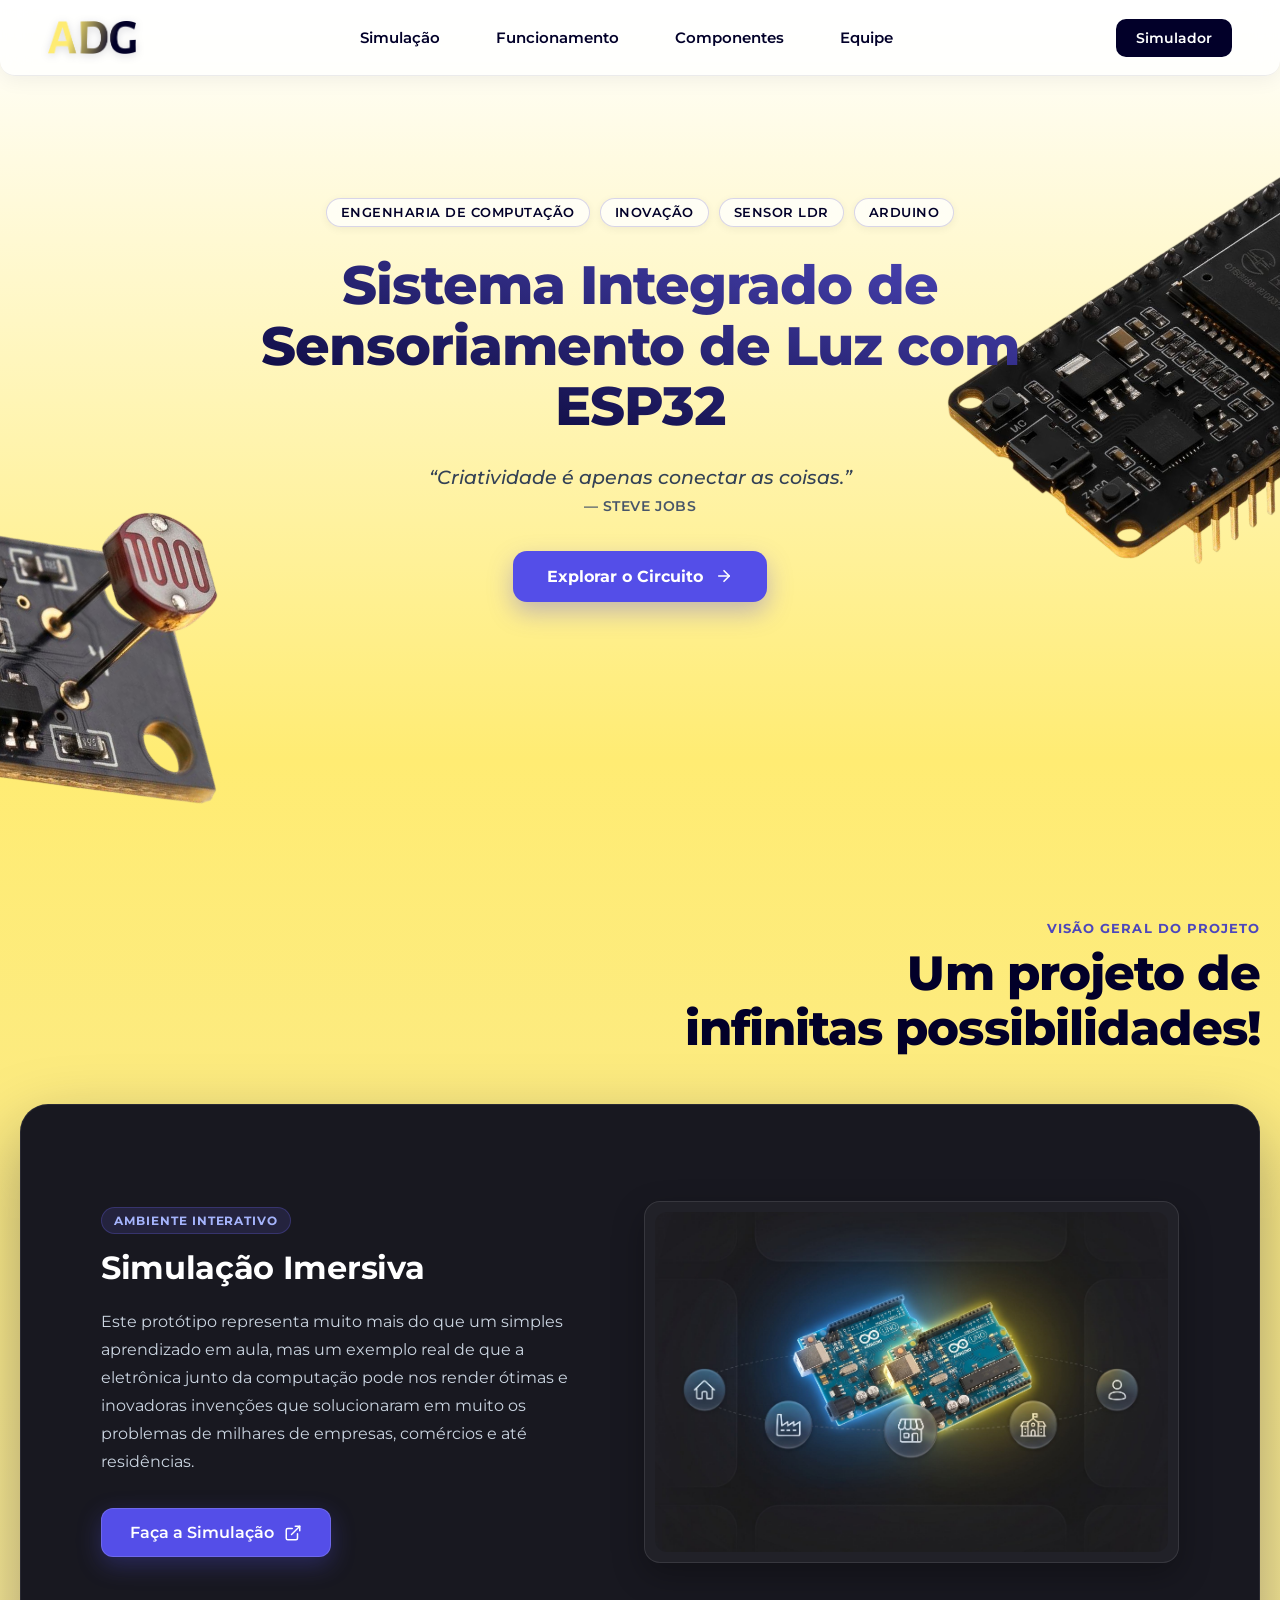
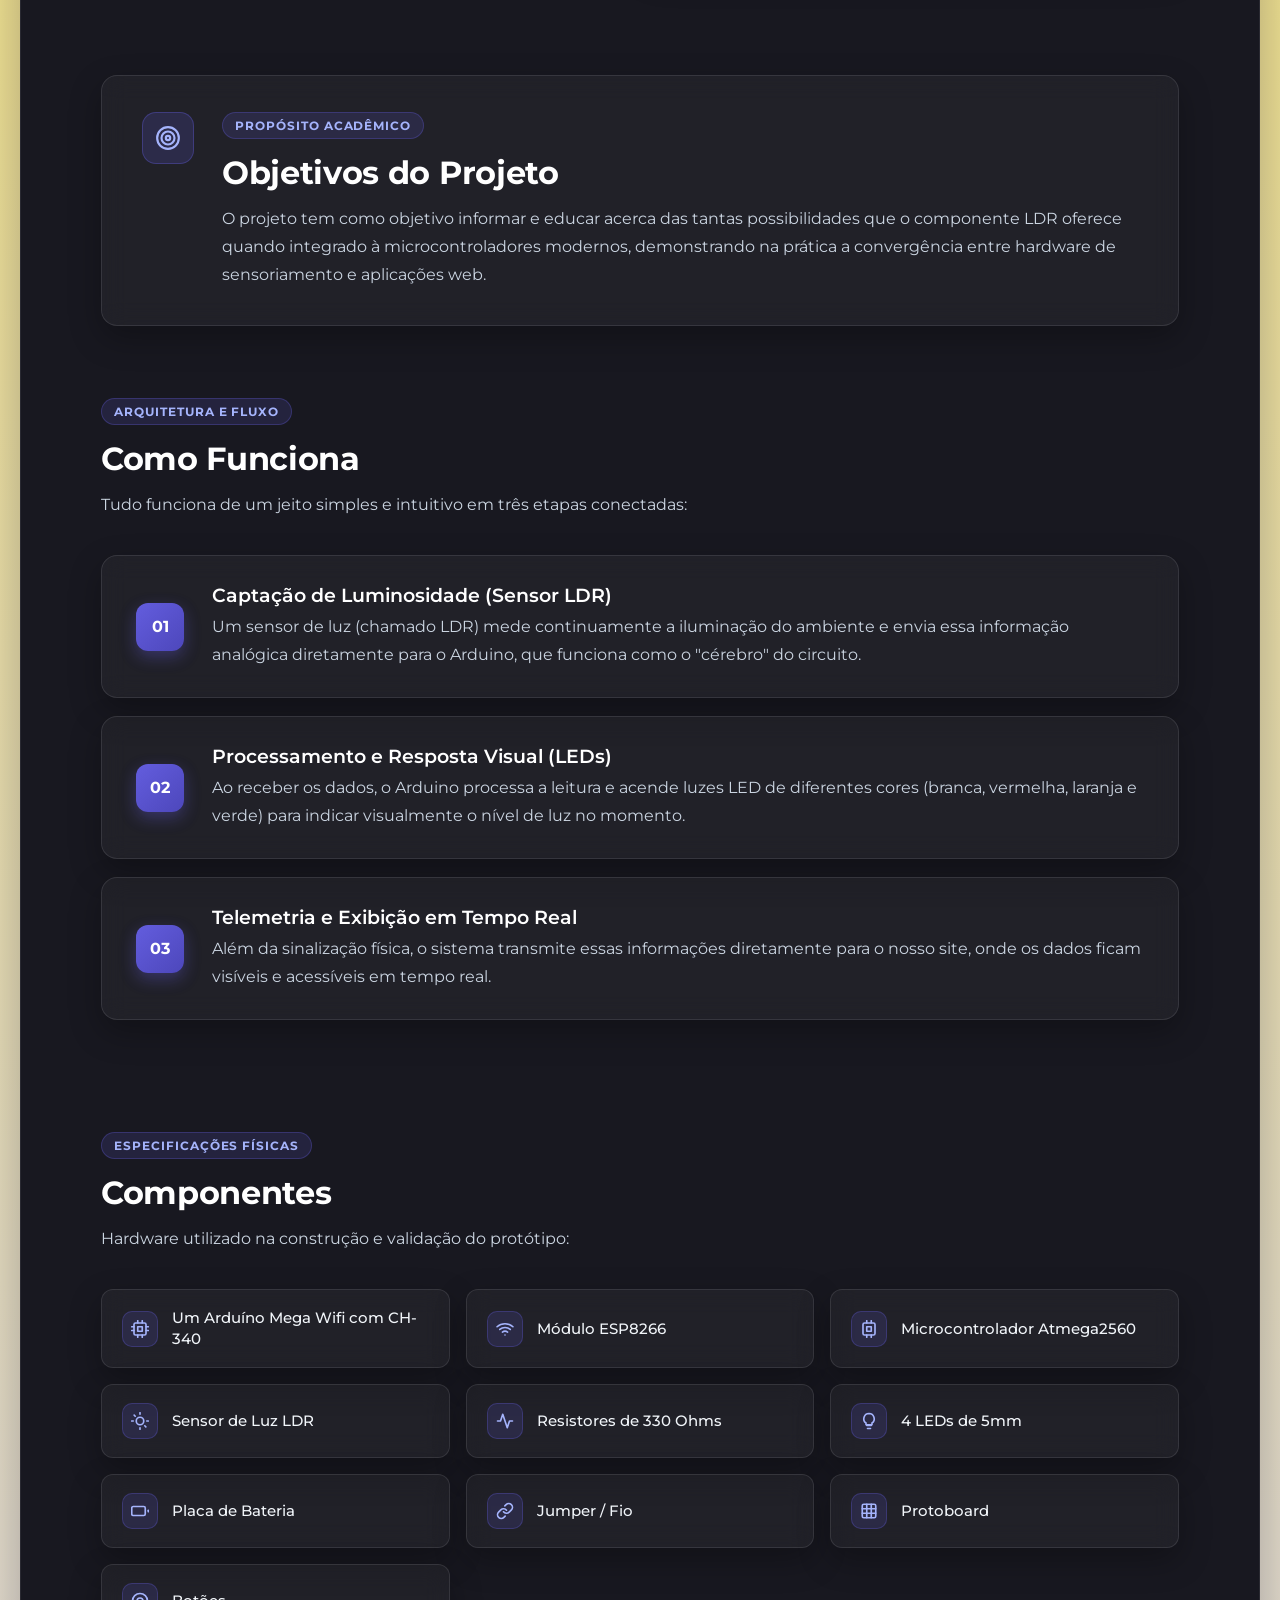
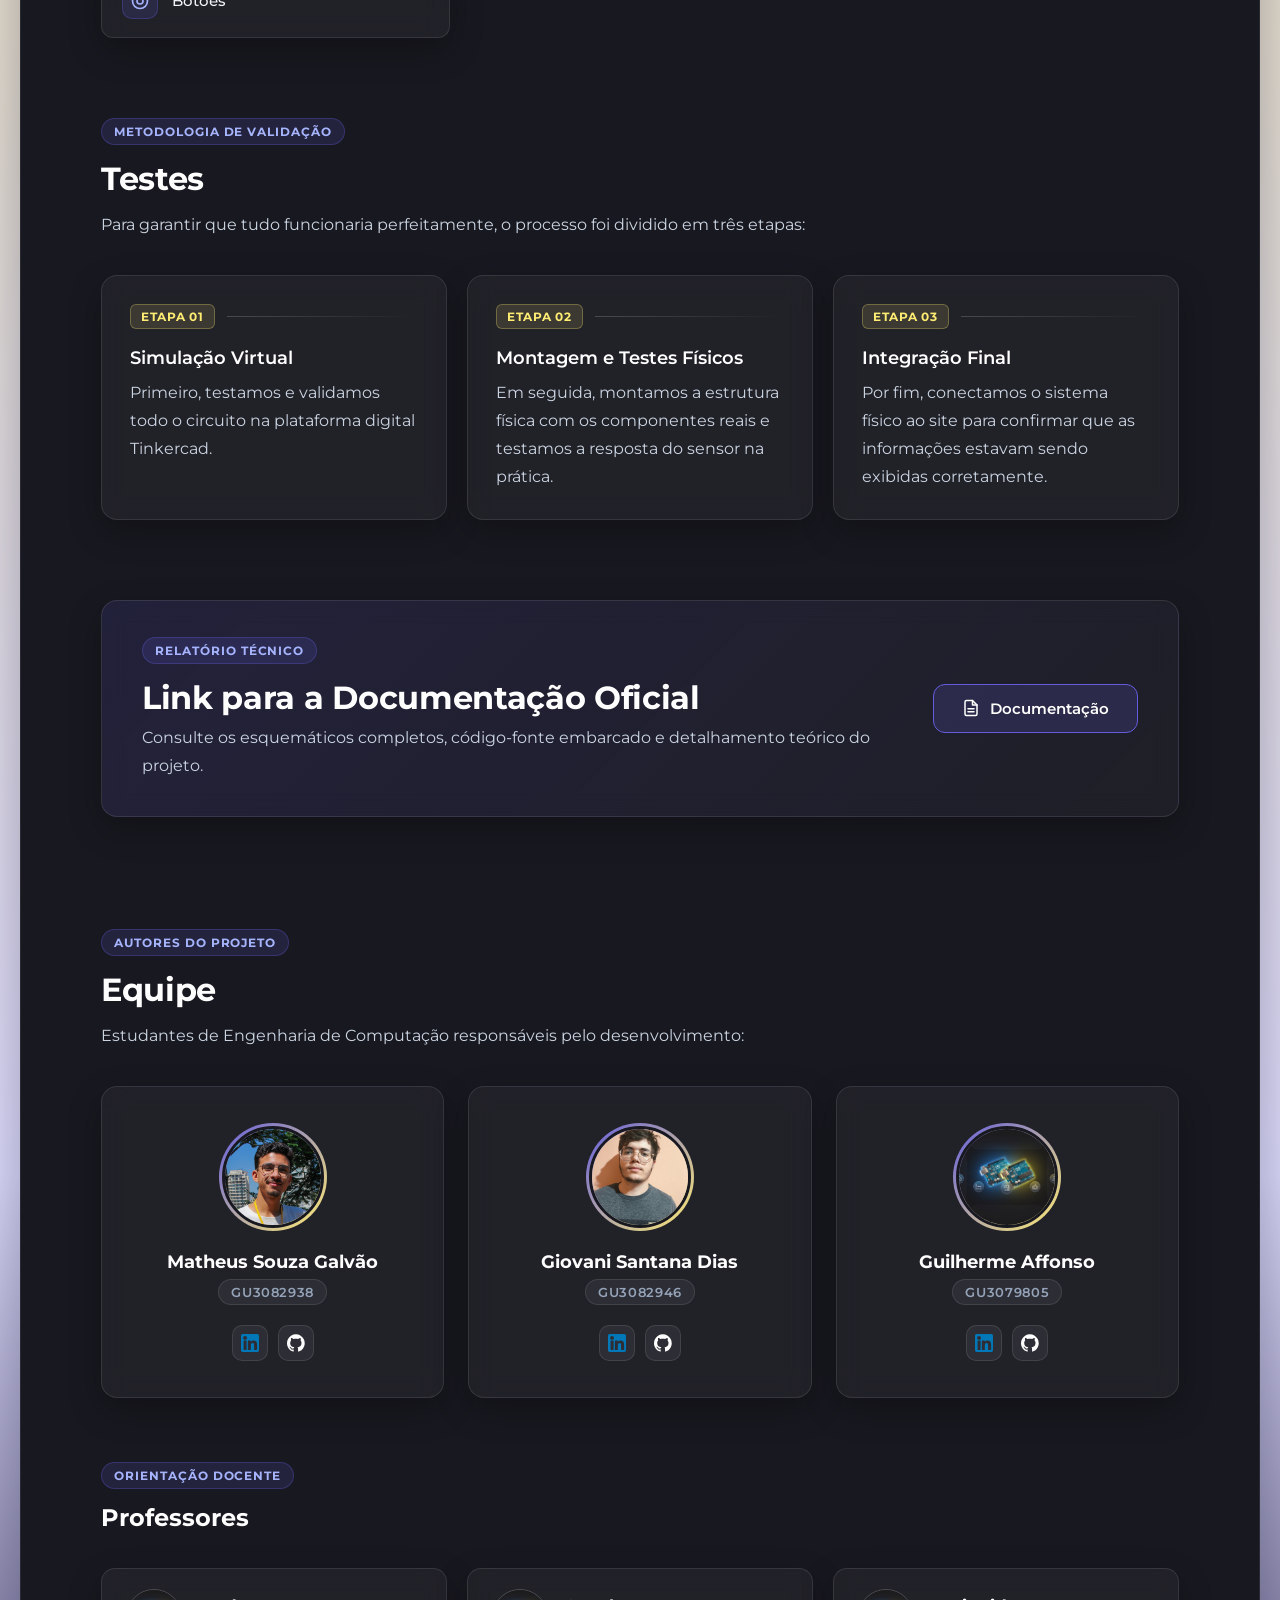
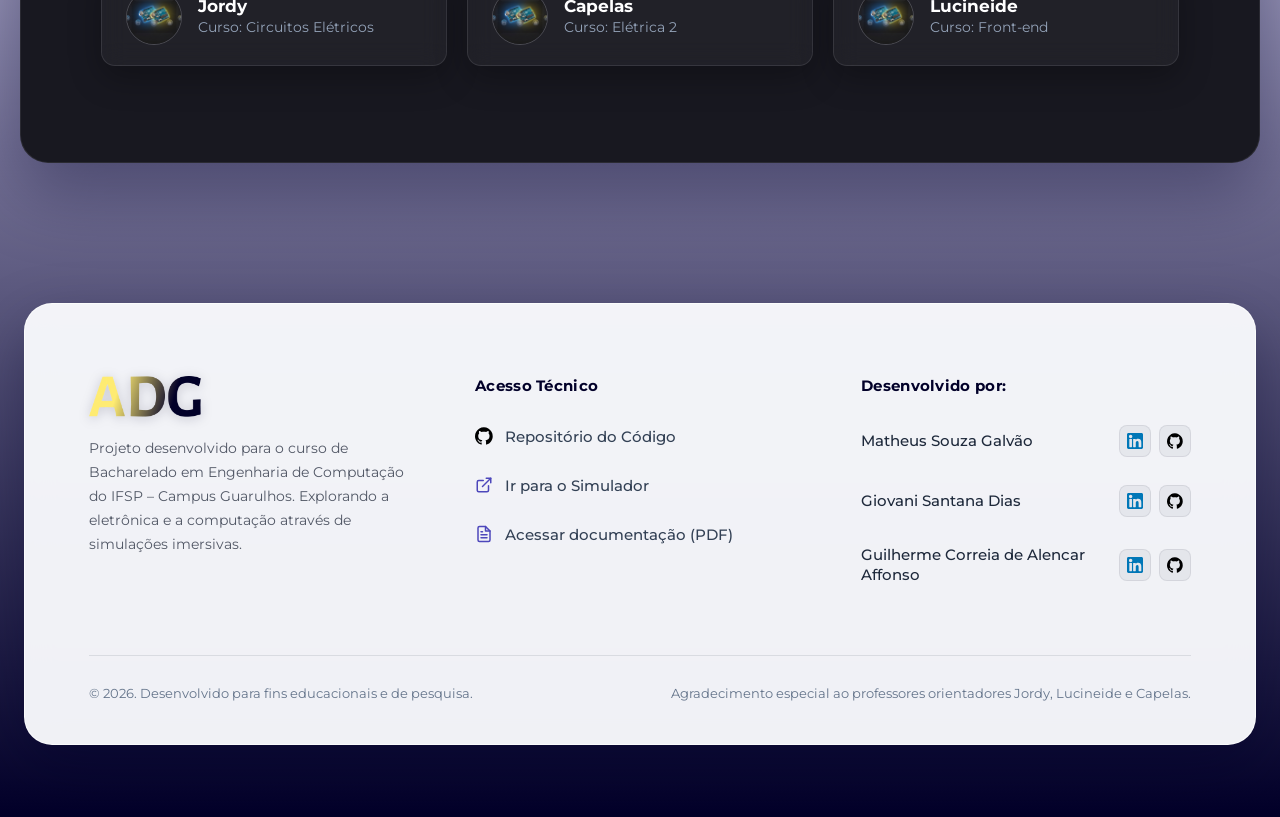
==== index.html @ 2ca1c7c0 "Atualização no visual e funções extras" ====
<!DOCTYPE html>
<html lang="pt-BR">
<head>
    <meta charset="UTF-8">
    <meta name="viewport" content="width=device-width, initial-scale=1.0">
    <link rel="stylesheet" href="style.css">
    <title>Projeto Integrador - Engenharia de Computação & Arduino</title>
</head>
<body>
    <!-- NAVBAR FIXA -->
    <header class="navbar">
        <div class="navbar-container">
            <a href="#" class="navbar-brand" aria-label="Início">
                <img src="img/logo.png" alt="Logo ADG" class="logo">
            </a>

            <nav class="navbar-links" aria-label="Navegação Principal">
                <a href="#simulacao">Simulação</a>
                <a href="#funcionamento">Funcionamento</a>
                <a href="#componentes">Componentes</a>
                <a href="#equipe">Equipe</a>
            </nav>

            <a href="unificado.html" class="navbar-cta">Simulador</a>
        </div>
    </header>

    <!-- 1. HERO SECTION  -->
    <section class="hero-section">
        <div class="hero-content">
            <div class="hero-badges">
                <span class="badge">Engenharia de Computação</span>
                <span class="badge">Inovação</span>
                <span class="badge">Sensor LDR</span>
                <span class="badge">Arduino</span>
            </div>

            <h1>Sistema Integrado de Sensoriamento de Luz com ESP32</h1>

            <blockquote class="hero-quote">
                <p>“Criatividade é apenas conectar as coisas.”</p>
                <cite>— Steve Jobs</cite>
            </blockquote>

            <div class="hero-actions">
                <a href="#simulacao" class="btn-primary">
                    <span>Explorar o Circuito</span>
                    <svg class="btn-icon" viewBox="0 0 24 24" fill="none" stroke="currentColor" stroke-width="2.2" stroke-linecap="round" stroke-linejoin="round" aria-hidden="true">
                        <line x1="5" y1="12" x2="19" y2="12"></line>
                        <polyline points="12 5 19 12 12 19"></polyline>
                    </svg>
                </a>
            </div>
        </div>

        <img src="img/ldr.png" alt="Sensor LDR" class="hero-img-ldr">
        <img src="img/arduino.png" alt="Placa Arduino" class="hero-img-arduino">
    </section>

    <!--  CONTEÚDO PRINCIPAL  -->
    <section class="content-section">
        <div class="content-header-wrap">
            <span class="section-eyebrow">Visão Geral do Projeto</span>
            <h2 class="section-main-title">Um projeto de<br>infinitas possibilidades!</h2>
        </div>

        <div class="content-container">

            <!-- 2. SEÇÃO: SIMULAÇÃO IMERSIVA -->
            <section id="simulacao" class="section-block simulation-section">
                <div class="simulation-grid">
                    <div class="simulation-text">
                        <span class="block-tag">Ambiente Interativo</span>
                        <h2>Simulação Imersiva</h2>
                        <p>
                            Este protótipo representa muito mais do que um simples aprendizado em aula, mas um exemplo real de que a eletrônica junto da computação pode nos render ótimas e inovadoras invenções que solucionaram em muito os problemas de milhares de empresas, comércios e até residências.
                        </p>
                        <a href="unificado.html" class="btn-simulation">
                            <span>Faça a Simulação</span>
                            <svg class="btn-icon" viewBox="0 0 24 24" fill="none" stroke="currentColor" stroke-width="2" stroke-linecap="round" stroke-linejoin="round" aria-hidden="true">
                                <path d="M18 13v6a2 2 0 0 1-2 2H5a2 2 0 0 1-2-2V8a2 2 0 0 1 2-2h6"/>
                                <polyline points="15 3 21 3 21 9"/>
                                <line x1="10" y1="14" x2="21" y2="3"/>
                            </svg>
                        </a>
                    </div>

                    <div class="simulation-media-card">
                        <!-- Container pronto para imagem ou vídeo mudo sem controles (autoplay loop muted playsinline) -->
                        <img src="img/simulacao.png" alt="Simulação imersiva com placas Arduino">
                    </div>
                </div>
            </section>

            <!-- 3. SEÇÃO: OBJETIVOS E COMO FUNCIONA -->
            <section id="funcionamento" class="section-block workings-section">
                <!-- Objetivos do Projeto -->
                <div class="objectives-card glass-card">
                    <div class="objectives-icon">
                        <svg viewBox="0 0 24 24" fill="none" stroke="currentColor" stroke-width="2" stroke-linecap="round" stroke-linejoin="round" aria-hidden="true">
                            <circle cx="12" cy="12" r="10"/>
                            <circle cx="12" cy="12" r="6"/>
                            <circle cx="12" cy="12" r="2"/>
                        </svg>
                    </div>
                    <div class="objectives-content">
                        <span class="block-tag">Propósito Acadêmico</span>
                        <h2>Objetivos do Projeto</h2>
                        <p>
                            O projeto tem como objetivo informar e educar acerca das tantas possibilidades que o componente LDR oferece quando integrado à microcontroladores modernos, demonstrando na prática a convergência entre hardware de sensoriamento e aplicações web.
                        </p>
                    </div>
                </div>

                <!-- Como Funciona (Passos 1, 2, 3 em Cards Horizontais) -->
                <div class="how-it-works">
                    <div class="section-heading-group">
                        <span class="block-tag">Arquitetura e Fluxo</span>
                        <h2>Como Funciona</h2>
                        <p class="section-subtitle">Tudo funciona de um jeito simples e intuitivo em três etapas conectadas:</p>
                    </div>

                    <div class="steps-list">
                        <div class="step-card glass-card">
                            <div class="step-number">01</div>
                            <div class="step-body">
                                <h3>Captação de Luminosidade (Sensor LDR)</h3>
                                <p>Um sensor de luz (chamado LDR) mede continuamente a iluminação do ambiente e envia essa informação analógica diretamente para o Arduino, que funciona como o "cérebro" do circuito.</p>
                            </div>
                        </div>

                        <div class="step-card glass-card">
                            <div class="step-number">02</div>
                            <div class="step-body">
                                <h3>Processamento e Resposta Visual (LEDs)</h3>
                                <p>Ao receber os dados, o Arduino processa a leitura e acende luzes LED de diferentes cores (branca, vermelha, laranja e verde) para indicar visualmente o nível de luz no momento.</p>
                            </div>
                        </div>

                        <div class="step-card glass-card">
                            <div class="step-number">03</div>
                            <div class="step-body">
                                <h3>Telemetria e Exibição em Tempo Real</h3>
                                <p>Além da sinalização física, o sistema transmite essas informações diretamente para o nosso site, onde os dados ficam visíveis e acessíveis em tempo real.</p>
                            </div>
                        </div>
                    </div>
                </div>
            </section>

            <!-- 4. SEÇÃO: COMPONENTES E TESTES -->
            <section id="componentes" class="section-block hardware-section">
                <!-- Grid de Componentes -->
                <div class="components-block">
                    <div class="section-heading-group">
                        <span class="block-tag">Especificações Físicas</span>
                        <h2>Componentes</h2>
                        <p class="section-subtitle">Hardware utilizado na construção e validação do protótipo:</p>
                    </div>

                    <div class="components-grid">
                        <div class="component-card glass-card">
                            <span class="component-check" aria-hidden="true">
                                <svg viewBox="0 0 24 24" fill="none" stroke="currentColor" stroke-width="2.2" stroke-linecap="round" stroke-linejoin="round"><rect x="4" y="4" width="16" height="16" rx="2"/><rect x="9" y="9" width="6" height="6"/><line x1="9" y1="1" x2="9" y2="4"/><line x1="15" y1="1" x2="15" y2="4"/><line x1="9" y1="20" x2="9" y2="23"/><line x1="15" y1="20" x2="15" y2="23"/><line x1="20" y1="9" x2="23" y2="9"/><line x1="20" y1="14" x2="23" y2="14"/><line x1="1" y1="9" x2="4" y2="9"/><line x1="1" y1="14" x2="4" y2="14"/></svg>
                            </span>
                            <span class="component-name">Um Arduíno Mega Wifi com CH-340</span>
                        </div>

                        <div class="component-card glass-card">
                            <span class="component-check" aria-hidden="true">
                                <svg viewBox="0 0 24 24" fill="none" stroke="currentColor" stroke-width="2.2" stroke-linecap="round" stroke-linejoin="round"><path d="M5 12.55a11 11 0 0 1 14.08 0"/><path d="M1.42 9a16 16 0 0 1 21.16 0"/><path d="M8.53 16.11a6 6 0 0 1 6.95 0"/><line x1="12" y1="20" x2="12.01" y2="20"/></svg>
                            </span>
                            <span class="component-name">Módulo ESP8266</span>
                        </div>

                        <div class="component-card glass-card">
                            <span class="component-check" aria-hidden="true">
                                <svg viewBox="0 0 24 24" fill="none" stroke="currentColor" stroke-width="2.2" stroke-linecap="round" stroke-linejoin="round"><rect x="4" y="4" width="16" height="16" rx="2"/><rect x="9" y="9" width="6" height="6"/><line x1="9" y1="1" x2="9" y2="4"/><line x1="15" y1="1" x2="15" y2="4"/><line x1="9" y1="20" x2="9" y2="23"/><line x1="15" y1="20" x2="15" y2="23"/></svg>
                            </span>
                            <span class="component-name">Microcontrolador Atmega2560</span>
                        </div>

                        <div class="component-card glass-card">
                            <span class="component-check" aria-hidden="true">
                                <svg viewBox="0 0 24 24" fill="none" stroke="currentColor" stroke-width="2.2" stroke-linecap="round" stroke-linejoin="round"><circle cx="12" cy="12" r="5"/><line x1="12" y1="1" x2="12" y2="3"/><line x1="12" y1="21" x2="12" y2="23"/><line x1="4.22" y1="4.22" x2="5.64" y2="5.64"/><line x1="18.36" y1="18.36" x2="19.78" y2="19.78"/><line x1="1" y1="12" x2="3" y2="12"/><line x1="21" y1="12" x2="23" y2="12"/></svg>
                            </span>
                            <span class="component-name">Sensor de Luz LDR</span>
                        </div>

                        <div class="component-card glass-card">
                            <span class="component-check" aria-hidden="true">
                                <svg viewBox="0 0 24 24" fill="none" stroke="currentColor" stroke-width="2.2" stroke-linecap="round" stroke-linejoin="round"><polyline points="22 12 18 12 15 21 9 3 6 12 2 12"/></svg>
                            </span>
                            <span class="component-name">Resistores de 330 Ohms</span>
                        </div>

                        <div class="component-card glass-card">
                            <span class="component-check" aria-hidden="true">
                                <svg viewBox="0 0 24 24" fill="none" stroke="currentColor" stroke-width="2.2" stroke-linecap="round" stroke-linejoin="round"><path d="M9 18h6"/><path d="M10 22h4"/><path d="M12 2a7 7 0 0 0-4 12.7V17h8v-2.3A7 7 0 0 0 12 2z"/></svg>
                            </span>
                            <span class="component-name">4 LEDs de 5mm</span>
                        </div>

                        <div class="component-card glass-card">
                            <span class="component-check" aria-hidden="true">
                                <svg viewBox="0 0 24 24" fill="none" stroke="currentColor" stroke-width="2.2" stroke-linecap="round" stroke-linejoin="round"><rect x="1" y="6" width="18" height="12" rx="2"/><line x1="23" y1="13" x2="23" y2="11"/></svg>
                            </span>
                            <span class="component-name">Placa de Bateria</span>
                        </div>

                        <div class="component-card glass-card">
                            <span class="component-check" aria-hidden="true">
                                <svg viewBox="0 0 24 24" fill="none" stroke="currentColor" stroke-width="2.2" stroke-linecap="round" stroke-linejoin="round"><path d="M10 13a5 5 0 0 0 7.54.54l3-3a5 5 0 0 0-7.07-7.07l-1.72 1.71"/><path d="M14 11a5 5 0 0 0-7.54-.54l-3 3a5 5 0 0 0 7.07 7.07l1.71-1.71"/></svg>
                            </span>
                            <span class="component-name">Jumper / Fio</span>
                        </div>

                        <div class="component-card glass-card">
                            <span class="component-check" aria-hidden="true">
                                <svg viewBox="0 0 24 24" fill="none" stroke="currentColor" stroke-width="2.2" stroke-linecap="round" stroke-linejoin="round"><rect x="3" y="3" width="18" height="18" rx="2"/><line x1="3" y1="9" x2="21" y2="9"/><line x1="3" y1="15" x2="21" y2="15"/><line x1="9" y1="3" x2="9" y2="21"/><line x1="15" y1="3" x2="15" y2="21"/></svg>
                            </span>
                            <span class="component-name">Protoboard</span>
                        </div>

                        <div class="component-card glass-card">
                            <span class="component-check" aria-hidden="true">
                                <svg viewBox="0 0 24 24" fill="none" stroke="currentColor" stroke-width="2.2" stroke-linecap="round" stroke-linejoin="round"><circle cx="12" cy="12" r="10"/><circle cx="12" cy="12" r="4"/></svg>
                            </span>
                            <span class="component-name">Botões</span>
                        </div>
                    </div>
                </div>

                <!-- Testes em Formato de Timeline / Sequência -->
                <div class="tests-block">
                    <div class="section-heading-group">
                        <span class="block-tag">Metodologia de Validação</span>
                        <h2>Testes</h2>
                        <p class="section-subtitle">Para garantir que tudo funcionaria perfeitamente, o processo foi dividido em três etapas:</p>
                    </div>

                    <div class="timeline-grid">
                        <div class="timeline-card glass-card">
                            <div class="timeline-header">
                                <span class="timeline-step">Etapa 01</span>
                                <span class="timeline-line" aria-hidden="true"></span>
                            </div>
                            <h3>Simulação Virtual</h3>
                            <p>Primeiro, testamos e validamos todo o circuito na plataforma digital Tinkercad.</p>
                        </div>

                        <div class="timeline-card glass-card">
                            <div class="timeline-header">
                                <span class="timeline-step">Etapa 02</span>
                                <span class="timeline-line" aria-hidden="true"></span>
                            </div>
                            <h3>Montagem e Testes Físicos</h3>
                            <p>Em seguida, montamos a estrutura física com os componentes reais e testamos a resposta do sensor na prática.</p>
                        </div>

                        <div class="timeline-card glass-card">
                            <div class="timeline-header">
                                <span class="timeline-step">Etapa 03</span>
                                <span class="timeline-line" aria-hidden="true"></span>
                            </div>
                            <h3>Integração Final</h3>
                            <p>Por fim, conectamos o sistema físico ao site para confirmar que as informações estavam sendo exibidas corretamente.</p>
                        </div>
                    </div>
                </div>

                <!-- Documentação Oficial Callout -->
                <div class="documentation-card glass-card">
                    <div class="documentation-text">
                        <span class="block-tag">Relatório Técnico</span>
                        <h2>Link para a Documentação Oficial</h2>
                        <p>Consulte os esquemáticos completos, código-fonte embarcado e detalhamento teórico do projeto.</p>
                    </div>
                    <a href="#" target="_blank" rel="noopener noreferrer" class="btn-outline">
                        <svg class="btn-icon" viewBox="0 0 24 24" fill="none" stroke="currentColor" stroke-width="2" stroke-linecap="round" stroke-linejoin="round" aria-hidden="true">
                            <path d="M14 2H6a2 2 0 0 0-2 2v16a2 2 0 0 0 2 2h12a2 2 0 0 0 2-2V8z"/>
                            <polyline points="14 2 14 8 20 8"/>
                            <line x1="16" y1="13" x2="8" y2="13"/>
                            <line x1="16" y1="17" x2="8" y2="17"/>
                        </svg>
                        <span>Documentação</span>
                    </a>
                </div>
            </section>

            <!-- 5. SEÇÃO: EQUIPE E PROFESSORES -->
            <section id="equipe" class="section-block team-section">
                <div class="team-block">
                    <div class="section-heading-group">
                        <span class="block-tag">Autores do Projeto</span>
                        <h2>Equipe</h2>
                        <p class="section-subtitle">Estudantes de Engenharia de Computação responsáveis pelo desenvolvimento:</p>
                    </div>

                    <div class="profile-grid">
                        <!-- Matheus -->
                        <article class="profile-card glass-card">
                            <div class="profile-avatar-wrap">
                                <img src="img/matheus.jpg" alt="Foto de Matheus Souza Galvão" class="profile-avatar">
                            </div>
                            <h3 class="profile-name">Matheus Souza Galvão</h3>
                            <span class="profile-gu">GU3082938</span>
                            <div class="profile-socials">
                                <a href="https://www.linkedin.com/in/matheussouzagalvao/" target="_blank" rel="noopener noreferrer" aria-label="LinkedIn de Matheus Souza Galvão" class="profile-social-link">
                                    <img src="img/linkedin-svgrepo-com.svg" alt="LinkedIn">
                                </a>
                                <a href="https://github.com/TheusGalvao" target="_blank" rel="noopener noreferrer" aria-label="GitHub de Matheus Souza Galvão" class="profile-social-link">
                                    <img src="img/github-svgrepo-com.svg" alt="GitHub">
                                </a>
                            </div>
                        </article>

                        <!-- Giovani -->
                        <article class="profile-card glass-card">
                            <div class="profile-avatar-wrap">
                                <img src="img/giovani.jpeg" alt="Foto de Giovani Santana Dias" class="profile-avatar">
                            </div>
                            <h3 class="profile-name">Giovani Santana Dias</h3>
                            <span class="profile-gu">GU3082946</span>
                            <div class="profile-socials">
                                <a href="#" target="_blank" rel="noopener noreferrer" aria-label="LinkedIn de Giovani Santana Dias" class="profile-social-link">
                                    <img src="img/linkedin-svgrepo-com.svg" alt="LinkedIn">
                                </a>
                                <a href="#" target="_blank" rel="noopener noreferrer" aria-label="GitHub de Giovani Santana Dias" class="profile-social-link">
                                    <img src="img/github-svgrepo-com.svg" alt="GitHub">
                                </a>
                            </div>
                        </article>

                        <!-- Guilherme -->
                        <article class="profile-card glass-card">
                            <div class="profile-avatar-wrap">
                                <img src="img/simulacao.png" alt="Foto de Guilherme Affonso" class="profile-avatar">
                            </div>
                            <h3 class="profile-name">Guilherme Affonso</h3>
                            <span class="profile-gu">GU3079805</span>
                            <div class="profile-socials">
                                <a href="#" target="_blank" rel="noopener noreferrer" aria-label="LinkedIn de Guilherme Affonso" class="profile-social-link">
                                    <img src="img/linkedin-svgrepo-com.svg" alt="LinkedIn">
                                </a>
                                <a href="#" target="_blank" rel="noopener noreferrer" aria-label="GitHub de Guilherme Affonso" class="profile-social-link">
                                    <img src="img/github-svgrepo-com.svg" alt="GitHub">
                                </a>
                            </div>
                        </article>
                    </div>
                </div>

                <!-- Subseção: Professores Orientadores -->
                <div class="instructors-block">
                    <div class="section-heading-group">
                        <span class="block-tag">Orientação Docente</span>
                        <h3>Professores</h3>
                    </div>

                    <div class="instructors-grid">
                        <div class="instructor-card glass-card">
                            <img src="img/simulacao.png" alt="Professor Jordy" class="instructor-avatar">
                            <div class="instructor-info">
                                <h4>Jordy</h4>
                                <p>Curso: Circuitos Elétricos</p>
                            </div>
                        </div>

                        <div class="instructor-card glass-card">
                            <img src="img/simulacao.png" alt="Professor Capelas" class="instructor-avatar">
                            <div class="instructor-info">
                                <h4>Capelas</h4>
                                <p>Curso: Elétrica 2</p>
                            </div>
                        </div>

                        <div class="instructor-card glass-card">
                            <img src="img/simulacao.png" alt="Professora Lucineide" class="instructor-avatar">
                            <div class="instructor-info">
                                <h4>Lucineide</h4>
                                <p>Curso: Front-end</p>
                            </div>
                        </div>
                    </div>
                </div>
            </section>

        </div>
    </section>

    <!--  FOOTER SECTION  -->
    <section class="footer-section">
        <footer class="site-footer">
            <div class="footer-grid">
                <!-- Coluna 1: Contexto Institucional -->
                <div class="footer-col footer-brand">
                    <img src="img/logo.png" alt="Logo do Projeto" class="footer-logo">
                    <p class="footer-description">
                        Projeto desenvolvido para o curso de Bacharelado em Engenharia de Computação do IFSP – Campus Guarulhos. Explorando a eletrônica e a computação através de simulações imersivas.
                    </p>
                </div>

                <!-- Coluna 2: Recursos Técnicos -->
                <div class="footer-col footer-links-col">
                    <h3 class="footer-heading">Acesso Técnico</h3>
                    <ul class="footer-nav-list">
                        <li>
                            <a href="https://github.com/TheusGalvao/ProjetoIntegrador-ADG" target="_blank" rel="noopener noreferrer" class="footer-nav-link">
                                <img src="img/github-svgrepo-com.svg" alt="GitHub" class="footer-icon">
                                <span>Repositório do Código</span>
                            </a>
                        </li>
                        <li>
                            <a href="unificado.html" class="footer-nav-link">
                                <svg class="footer-icon" viewBox="0 0 24 24" fill="none" stroke="currentColor" stroke-width="2" stroke-linecap="round" stroke-linejoin="round" aria-hidden="true">
                                    <path d="M18 13v6a2 2 0 0 1-2 2H5a2 2 0 0 1-2-2V8a2 2 0 0 1 2-2h6"/>
                                    <polyline points="15 3 21 3 21 9"/>
                                    <line x1="10" y1="14" x2="21" y2="3"/>
                                </svg>
                                <span>Ir para o Simulador</span>
                            </a>
                        </li>
                        <li>
                            <a href="#" target="_blank" rel="noopener noreferrer" class="footer-nav-link">
                                <svg class="footer-icon" viewBox="0 0 24 24" fill="none" stroke="currentColor" stroke-width="2" stroke-linecap="round" stroke-linejoin="round" aria-hidden="true">
                                    <path d="M14 2H6a2 2 0 0 0-2 2v16a2 2 0 0 0 2 2h12a2 2 0 0 0 2-2V8z"/>
                                    <polyline points="14 2 14 8 20 8"/>
                                    <line x1="16" y1="13" x2="8" y2="13"/>
                                    <line x1="16" y1="17" x2="8" y2="17"/>
                                    <line x1="10" y1="9" x2="8" y2="9"/>
                                </svg>
                                <span>Acessar documentação (PDF)</span>
                            </a>
                        </li>
                    </ul>
                </div>

                <!-- Coluna 3: Equipe e Networking -->
                <div class="footer-col footer-team-col">
                    <h3 class="footer-heading">Desenvolvido por:</h3>
                    <ul class="footer-team-list">
                        <li class="footer-team-member">
                            <span class="member-name">Matheus Souza Galvão</span>
                            <div class="member-socials">
                                <a href="https://www.linkedin.com/in/matheussouzagalvao/" target="_blank" rel="noopener noreferrer" aria-label="LinkedIn de Matheus Souza Galvão" class="social-btn">
                                    <img src="img/linkedin-svgrepo-com.svg" alt="LinkedIn">
                                </a>
                                <a href="https://github.com/TheusGalvao" target="_blank" rel="noopener noreferrer" aria-label="GitHub de Matheus Souza Galvão" class="social-btn">
                                    <img src="img/github-svgrepo-com.svg" alt="GitHub">
                                </a>
                            </div>
                        </li>
                        <li class="footer-team-member">
                            <span class="member-name">Giovani Santana Dias</span>
                            <div class="member-socials">
                                <a href="#" target="_blank" rel="noopener noreferrer" aria-label="LinkedIn de Giovani Santana Dias" class="social-btn">
                                    <img src="img/linkedin-svgrepo-com.svg" alt="LinkedIn">
                                </a>
                                <a href="#" target="_blank" rel="noopener noreferrer" aria-label="GitHub de Giovani Santana Dias" class="social-btn">
                                    <img src="img/github-svgrepo-com.svg" alt="GitHub">
                                </a>
                            </div>
                        </li>
                        <li class="footer-team-member">
                            <span class="member-name">Guilherme Correia de Alencar Affonso</span>
                            <div class="member-socials">
                                <a href="#" target="_blank" rel="noopener noreferrer" aria-label="LinkedIn de Guilherme Correia de Alencar Affonso" class="social-btn">
                                    <img src="img/linkedin-svgrepo-com.svg" alt="LinkedIn">
                                </a>
                                <a href="#" target="_blank" rel="noopener noreferrer" aria-label="GitHub de Guilherme Correia de Alencar Affonso" class="social-btn">
                                    <img src="img/github-svgrepo-com.svg" alt="GitHub">
                                </a>
                            </div>
                        </li>
                    </ul>
                </div>
            </div>

            <!-- Barra Inferior (Bottom Bar) -->
            <div class="footer-bottom">
                <p class="footer-copyright">© 2026. Desenvolvido para fins educacionais e de pesquisa.</p>
                <p class="footer-ack">Agradecimento especial ao professores orientadores Jordy, Lucineide e Capelas.</p>
            </div>
        </footer>
    </section>
</body>
</html>
---- style.css ----
@import url('https://fonts.googleapis.com/css2?family=Gurajada&family=Montserrat:ital,wght@0,100..900;1,100..900&display=swap');

:root {
    --azul-escuro: #020029;
    --azul-claro: #4D47BB;
    --azul-botao: #635DDE;
    --azul-vibrante: #544EE8;
    --amarelo: #FFEC73;
    --amarelo-claro: #E2E0FF;
    --branco: #FFFFFF;
    --texto-secundario-escuro: #CBD5E1;
    --texto-apoio-escuro: #94A3B8;
    --cinza-escuro: #181820;
    --card-bg: rgba(255, 255, 255, 0.04);
    --card-bg-hover: rgba(255, 255, 255, 0.07);
    --card-borda: rgba(255, 255, 255, 0.1);
    --card-borda-hover: rgba(99, 93, 222, 0.45);
    --sombra-card: 0 12px 32px rgba(0, 0, 0, 0.28);
}

html {
    scroll-behavior: smooth;
    scroll-padding-top: 100px;
}

* {
    margin: 0;
    padding: 0;
    box-sizing: border-box;
}

body {
    font-family: 'Montserrat', sans-serif;
    background-color: var(--branco);
    color: var(--branco);
    overflow-x: hidden;
    -webkit-font-smoothing: antialiased;
}

/* ================= 1. NAVBAR FIXA ================= */
.navbar {
    position: fixed;
    top: 0;
    left: 0;
    width: 100%;
    height: 76px;
    border-radius: 0 0 15px 15px;
    background: rgba(255, 255, 255, 0.75);
    backdrop-filter: blur(14px);
    -webkit-backdrop-filter: blur(14px);
    border-bottom: 1px solid rgba(2, 0, 41, 0.08);
    box-shadow: 0 4px 20px rgba(2, 0, 41, 0.06);
    z-index: 100;
    display: flex;
    align-items: center;
}

.navbar-container {
    width: 100%;
    max-width: 1240px;
    margin: 0 auto;
    padding: 0 28px;
    display: flex;
    align-items: center;
    justify-content: space-between;
}

.navbar-brand .logo {
    display: block;
    width: 88px;
    height: auto;
    object-fit: contain;
    filter: drop-shadow(0 2px 4px rgba(2, 0, 41, 0.15));
}

.navbar-links {
    display: flex;
    align-items: center;
    gap: 32px;
}

.navbar-links a {
    font-size: 14.5px;
    font-weight: 600;
    color: var(--azul-escuro);
    text-decoration: none;
    padding: 8px 12px;
    border-radius: 8px;
    transition: color 0.2s ease, background-color 0.2s ease;
}

.navbar-links a:hover {
    color: var(--azul-vibrante);
    background-color: rgba(84, 78, 232, 0.08);
}

.navbar-cta {
    display: inline-flex;
    align-items: center;
    justify-content: center;
    padding: 10px 20px;
    font-size: 14px;
    font-weight: 600;
    color: var(--branco);
    background-color: var(--azul-escuro);
    border-radius: 10px;
    text-decoration: none;
    transition: background-color 0.2s ease, transform 0.2s ease;
}

.navbar-cta:hover {
    background-color: var(--azul-vibrante);
    transform: translateY(-1px);
}

/* ================= HERO SECTION ================= */
.hero-section {
    position: relative;
    width: 100%;
    min-height: 760px;
    padding: 160px 24px 120px 24px;
    background: linear-gradient(to bottom, var(--branco) 0%, var(--amarelo) 100%);
    display: flex;
    align-items: center;
    justify-content: center;
    z-index: 1;
}

.hero-content {
    width: 100%;
    max-width: 880px;
    margin: 0 auto;
    text-align: center;
    position: relative;
    z-index: 3;
    display: flex;
    flex-direction: column;
    align-items: center;
}

/* Badges / Tags Visuais */
.hero-badges {
    display: flex;
    flex-wrap: wrap;
    align-items: center;
    justify-content: center;
    gap: 10px;
    margin-bottom: 28px;
}

.badge {
    display: inline-flex;
    align-items: center;
    padding: 6px 14px;
    font-size: 12.5px;
    font-weight: 600;
    letter-spacing: 0.04em;
    text-transform: uppercase;
    color: var(--azul-escuro);
    background: rgba(255, 255, 255, 0.72);
    border: 1px solid rgba(77, 71, 187, 0.22);
    border-radius: 999px;
    backdrop-filter: blur(8px);
    box-shadow: 0 2px 8px rgba(2, 0, 41, 0.06);
}

.hero-section h1 {
    font-family: 'Montserrat', sans-serif;
    font-weight: 800;
    font-size: 54px;
    line-height: 1.12;
    letter-spacing: -0.02em;
    max-width: 820px;
    background: linear-gradient(193deg, var(--azul-claro) 0%, var(--azul-escuro) 100%);
    -webkit-background-clip: text;
    background-clip: text;
    -webkit-text-fill-color: transparent;
    color: transparent;
    margin-bottom: 28px;
}

/* Citação de Steve Jobs */
.hero-quote {
    margin-bottom: 36px;
    display: flex;
    flex-direction: column;
    align-items: center;
    gap: 4px;
}

.hero-quote p {
    font-size: 19px;
    font-style: italic;
    font-weight: 500;
    color: #334155;
    line-height: 1.5;
}

.hero-quote cite {
    font-style: normal;
    font-size: 14px;
    font-weight: 600;
    letter-spacing: 0.04em;
    text-transform: uppercase;
    color: #475569;
}

/* Botão CTA Primário */
.btn-primary {
    display: inline-flex;
    align-items: center;
    justify-content: center;
    gap: 12px;
    padding: 16px 34px;
    font-size: 16px;
    font-weight: 700;
    color: var(--branco);
    background-color: var(--azul-vibrante);
    border-radius: 14px;
    text-decoration: none;
    box-shadow: 0 10px 25px rgba(84, 78, 232, 0.35);
    transition: background-color 0.2s ease, transform 0.2s ease, box-shadow 0.2s ease;
}

.btn-primary:hover {
    background-color: #433CD8;
    transform: translateY(-2px);
    box-shadow: 0 14px 30px rgba(84, 78, 232, 0.45);
}

.btn-icon {
    width: 18px;
    height: 18px;
    flex-shrink: 0;
    transition: transform 0.2s ease;
}

.btn-primary:hover .btn-icon {
    transform: translateX(3px);
}

/* Imagens Flutuantes da Hero */
.hero-img-ldr {
    position: absolute;
    left: -170px;
    top: 460px;
    width: 440px;
    height: 375px;
    object-fit: contain;
    transform: rotate(55.54deg);
    pointer-events: none;
    z-index: 2;
}

.hero-img-arduino {
    position: absolute;
    right: -210px;
    top: 120px;
    width: 520px;
    height: 460px;
    object-fit: contain;
    transform: rotate(16.79deg);
    pointer-events: none;
    z-index: 2;
}

/* ================= CONTENT SECTION & DESIGN SYSTEM ================= */
.content-section {
    position: relative;
    width: 100%;
    padding: 160px 16px 0 16px;
    background: linear-gradient(
        to bottom,
        var(--amarelo) 0%,
        var(--amarelo-claro) 86%,
        #726F94 100%
    );
}

.content-header-wrap {
    width: 100%;
    max-width: 1240px;
    margin: 0 auto 48px auto;
    display: flex;
    flex-direction: column;
    align-items: flex-end;
    text-align: right;
}

.section-eyebrow {
    font-size: 13px;
    font-weight: 700;
    letter-spacing: 0.08em;
    text-transform: uppercase;
    color: var(--azul-claro);
    margin-bottom: 10px;
}

.content-section .section-main-title {
    font-family: 'Montserrat', sans-serif;
    font-weight: 800;
    font-size: 48px;
    line-height: 1.15;
    letter-spacing: -0.02em;
    color: var(--azul-escuro);
    z-index: 3;
}

/* Container Principal Escuro */
.content-container {
    width: 100%;
    max-width: 1240px;
    margin: 0 auto;
    display: flex;
    flex-direction: column;
    gap: 112px;
    background-color: var(--cinza-escuro);
    border: 1px solid rgba(255, 255, 255, 0.08);
    border-radius: 28px;
    padding: 96px 80px;
    box-shadow: 0 28px 70px rgba(2, 0, 41, 0.35);
    position: relative;
    z-index: 3;
}

/* Componente Base: Glass Card */
.glass-card {
    background: var(--card-bg);
    backdrop-filter: blur(12px);
    -webkit-backdrop-filter: blur(12px);
    border: 1px solid var(--card-borda);
    border-radius: 16px;
    box-shadow: var(--sombra-card);
    transition: border-color 0.25s ease, background-color 0.25s ease, transform 0.25s ease;
}

.glass-card:hover {
    background: var(--card-bg-hover);
    border-color: var(--card-borda-hover);
}

/* Tags e Cabeçalhos Internos */
.block-tag {
    display: inline-block;
    font-size: 12px;
    font-weight: 700;
    letter-spacing: 0.08em;
    text-transform: uppercase;
    color: #A5B4FC;
    background: rgba(99, 93, 222, 0.16);
    border: 1px solid rgba(99, 93, 222, 0.3);
    padding: 5px 12px;
    border-radius: 999px;
    margin-bottom: 14px;
}

.section-heading-group {
    margin-bottom: 36px;
    text-align: left;
}

.content-container h2 {
    font-size: 32px;
    font-weight: 700;
    line-height: 1.25;
    letter-spacing: -0.01em;
    color: var(--branco);
    margin-bottom: 12px;
}

.section-subtitle {
    font-size: 16px;
    font-weight: 400;
    line-height: 1.6;
    color: var(--texto-apoio-escuro);
}

.content-container p {
    font-size: 16px;
    font-weight: 400;
    line-height: 1.75;
    color: var(--texto-secundario-escuro);
}

/* ================= 2. SIMULAÇÃO IMERSIVA (2 COLUNAS) ================= */
.simulation-grid {
    display: grid;
    grid-template-columns: 1fr 1.1fr;
    gap: 56px;
    align-items: center;
}

.simulation-text {
    display: flex;
    flex-direction: column;
    align-items: flex-start;
    text-align: left;
}

.simulation-text p {
    margin-top: 8px;
    margin-bottom: 32px;
}

.btn-simulation {
    display: inline-flex;
    align-items: center;
    justify-content: center;
    gap: 10px;
    padding: 14px 28px;
    font-size: 15.5px;
    font-weight: 600;
    color: var(--branco);
    background-color: var(--azul-vibrante);
    border: 1px solid rgba(255, 255, 255, 0.15);
    border-radius: 12px;
    text-decoration: none;
    box-shadow: 0 8px 24px rgba(84, 78, 232, 0.3);
    transition: background-color 0.2s ease, transform 0.2s ease, box-shadow 0.2s ease;
}

.btn-simulation:hover {
    background-color: #433CD8;
    transform: translateY(-2px);
    box-shadow: 0 12px 28px rgba(84, 78, 232, 0.45);
}

.simulation-media-card {
    background: var(--card-bg);
    border: 1px solid var(--card-borda);
    border-radius: 16px;
    padding: 10px;
    box-shadow: var(--sombra-card);
    overflow: hidden;
}

.simulation-media-card img,
.simulation-media-card video {
    display: block;
    width: 100%;
    height: 340px;
    object-fit: cover;
    border-radius: 12px;
}

/* ================= 3. OBJETIVOS E COMO FUNCIONA ================= */
.workings-section {
    display: flex;
    flex-direction: column;
    gap: 72px;
}

.objectives-card {
    display: flex;
    align-items: flex-start;
    gap: 28px;
    padding: 36px 40px;
    text-align: left;
}

.objectives-icon {
    width: 52px;
    height: 52px;
    border-radius: 14px;
    background: rgba(99, 93, 222, 0.18);
    border: 1px solid rgba(99, 93, 222, 0.35);
    display: flex;
    align-items: center;
    justify-content: center;
    color: #A5B4FC;
    flex-shrink: 0;
}

.objectives-icon svg {
    width: 26px;
    height: 26px;
}

/* Passos Sequenciais (1, 2, 3) em Cards Horizontais */
.steps-list {
    display: flex;
    flex-direction: column;
    gap: 18px;
}

.step-card {
    display: flex;
    align-items: center;
    gap: 28px;
    padding: 28px 34px;
    text-align: left;
}

.step-card:hover {
    transform: translateX(4px);
}

.step-number {
    width: 48px;
    height: 48px;
    border-radius: 12px;
    background: linear-gradient(135deg, var(--azul-botao) 0%, var(--azul-claro) 100%);
    color: var(--branco);
    font-size: 16px;
    font-weight: 700;
    display: flex;
    align-items: center;
    justify-content: center;
    flex-shrink: 0;
    box-shadow: 0 6px 16px rgba(99, 93, 222, 0.35);
}

.step-body h3 {
    font-size: 18.5px;
    font-weight: 600;
    color: var(--branco);
    margin-bottom: 6px;
}

/* ================= 4. COMPONENTES E TESTES ================= */
.hardware-section {
    display: flex;
    flex-direction: column;
    gap: 80px;
}

/* Grid de Componentes */
.components-grid {
    display: grid;
    grid-template-columns: repeat(3, 1fr);
    gap: 16px;
}

.component-card {
    display: flex;
    align-items: center;
    gap: 14px;
    padding: 18px 20px;
    border-radius: 12px;
    text-align: left;
}

.component-card:hover {
    transform: translateY(-2px);
}

.component-check {
    width: 36px;
    height: 36px;
    border-radius: 10px;
    background: rgba(99, 93, 222, 0.16);
    border: 1px solid rgba(99, 93, 222, 0.3);
    color: #A5B4FC;
    display: flex;
    align-items: center;
    justify-content: center;
    flex-shrink: 0;
}

.component-check svg {
    width: 18px;
    height: 18px;
}

.component-name {
    font-size: 15px;
    font-weight: 500;
    color: #F1F5F9;
    line-height: 1.35;
}

/* Timeline de Testes */
.timeline-grid {
    display: grid;
    grid-template-columns: repeat(3, 1fr);
    gap: 20px;
}

.timeline-card {
    padding: 28px;
    display: flex;
    flex-direction: column;
    text-align: left;
}

.timeline-card:hover {
    transform: translateY(-3px);
}

.timeline-header {
    display: flex;
    align-items: center;
    gap: 12px;
    margin-bottom: 18px;
}

.timeline-step {
    font-size: 12px;
    font-weight: 700;
    letter-spacing: 0.06em;
    text-transform: uppercase;
    color: var(--amarelo);
    background: rgba(255, 236, 115, 0.12);
    border: 1px solid rgba(255, 236, 115, 0.28);
    padding: 4px 10px;
    border-radius: 6px;
    flex-shrink: 0;
}

.timeline-line {
    height: 1px;
    flex-grow: 1;
    background: linear-gradient(90deg, rgba(255, 255, 255, 0.18), transparent);
}

.timeline-card h3 {
    font-size: 18px;
    font-weight: 600;
    color: var(--branco);
    margin-bottom: 10px;
}

/* Callout da Documentação Oficial */
.documentation-card {
    display: flex;
    align-items: center;
    justify-content: space-between;
    gap: 32px;
    padding: 36px 40px;
    text-align: left;
    background: linear-gradient(135deg, rgba(99, 93, 222, 0.14) 0%, rgba(255, 255, 255, 0.03) 100%);
}

.documentation-text h2 {
    margin-bottom: 6px;
}

.btn-outline {
    display: inline-flex;
    align-items: center;
    justify-content: center;
    gap: 10px;
    padding: 14px 28px;
    font-size: 15px;
    font-weight: 600;
    color: var(--branco);
    background: rgba(99, 93, 222, 0.18);
    border: 1.5px solid var(--azul-botao);
    border-radius: 12px;
    text-decoration: none;
    flex-shrink: 0;
    transition: background-color 0.2s ease, transform 0.2s ease, box-shadow 0.2s ease;
}

.btn-outline:hover {
    background: var(--azul-botao);
    transform: translateY(-2px);
    box-shadow: 0 8px 20px rgba(99, 93, 222, 0.35);
}

/* ================= 5. EQUIPE E PROFESSORES ================= */
.team-section {
    display: flex;
    flex-direction: column;
    gap: 64px;
}

.profile-grid {
    display: grid;
    grid-template-columns: repeat(3, 1fr);
    gap: 24px;
}

.profile-card {
    padding: 36px 28px;
    display: flex;
    flex-direction: column;
    align-items: center;
    text-align: center;
}

.profile-card:hover {
    transform: translateY(-4px);
}

.profile-avatar-wrap {
    width: 108px;
    height: 108px;
    border-radius: 50%;
    padding: 3px;
    background: linear-gradient(135deg, var(--azul-botao), var(--amarelo));
    margin-bottom: 20px;
}

.profile-avatar {
    width: 100%;
    height: 100%;
    border-radius: 50%;
    object-fit: cover;
    border: 3px solid var(--cinza-escuro);
}

.profile-name {
    font-size: 18px;
    font-weight: 700;
    color: var(--branco);
    margin-bottom: 6px;
}

.profile-gu {
    font-size: 13px;
    font-weight: 600;
    letter-spacing: 0.05em;
    color: var(--texto-apoio-escuro);
    background: rgba(255, 255, 255, 0.06);
    border: 1px solid rgba(255, 255, 255, 0.1);
    padding: 4px 12px;
    border-radius: 999px;
    margin-bottom: 20px;
}

.profile-socials {
    display: flex;
    align-items: center;
    gap: 10px;
}

.profile-social-link {
    width: 36px;
    height: 36px;
    border-radius: 10px;
    background: rgba(255, 255, 255, 0.06);
    border: 1px solid rgba(255, 255, 255, 0.1);
    color: var(--texto-secundario-escuro);
    display: inline-flex;
    align-items: center;
    justify-content: center;
    text-decoration: none;
    transition: color 0.2s ease, background-color 0.2s ease, border-color 0.2s ease, transform 0.2s ease;
}

.profile-social-link svg,
.profile-social-link img {
    width: 18px;
    height: 18px;
    object-fit: contain;
    display: block;
}

.profile-social-link img[src*="github"] {
    filter: invert(1);
}

.profile-social-link:hover {
    color: var(--branco);
    background: var(--azul-botao);
    border-color: var(--azul-botao);
    transform: translateY(-2px);
}

/* Subseção: Professores */
.instructors-block h3 {
    font-size: 24px;
    font-weight: 700;
    color: var(--branco);
}

.instructors-grid {
    display: grid;
    grid-template-columns: repeat(3, 1fr);
    gap: 20px;
}

.instructor-card {
    display: flex;
    align-items: center;
    gap: 16px;
    padding: 20px 24px;
    border-radius: 14px;
    text-align: left;
}

.instructor-card:hover {
    transform: translateY(-2px);
}

.instructor-avatar {
    width: 56px;
    height: 56px;
    border-radius: 50%;
    object-fit: cover;
    border: 1px solid rgba(255, 255, 255, 0.2);
    flex-shrink: 0;
}

.instructor-info h4 {
    font-size: 16.5px;
    font-weight: 700;
    color: var(--branco);
    margin-bottom: 2px;
}

.instructor-info p {
    font-size: 13.5px;
    line-height: 1.4;
    color: var(--texto-apoio-escuro);
}

/* ================= FOOTER SECTION ================= */
.footer-section {
    width: 100%;
    padding: 140px 24px 72px 24px;
    background: linear-gradient(to bottom, #726F94 0%, var(--azul-escuro) 100%);
}

.site-footer {
    width: 100%;
    max-width: 1240px;
    margin: 0 auto;
    background: rgba(248, 249, 252, 0.97);
    backdrop-filter: blur(16px);
    -webkit-backdrop-filter: blur(16px);
    border: 1px solid rgba(255, 255, 255, 0.7);
    border-radius: 28px;
    padding: 72px 64px 40px 64px;
    color: #0F172A;
    box-shadow: 0 24px 60px rgba(2, 0, 41, 0.35);
}

.footer-grid {
    display: grid;
    grid-template-columns: repeat(3, 1fr);
    gap: 56px;
    align-items: start;
}

.footer-col {
    display: flex;
    flex-direction: column;
    align-items: flex-start;
}

.footer-logo {
    width: 112px;
    height: auto;
    object-fit: contain;
    margin-bottom: 20px;
    filter: drop-shadow(0 2px 6px rgba(2, 0, 41, 0.18));
}

.footer-description {
    font-size: 14px;
    line-height: 1.7;
    color: #525866;
    font-weight: 400;
    max-width: 340px;
}

.footer-heading {
    font-size: 15px;
    font-weight: 700;
    letter-spacing: 0.02em;
    color: var(--azul-escuro);
    margin-bottom: 24px;
}

.footer-nav-list {
    list-style: none;
    display: flex;
    flex-direction: column;
    gap: 14px;
    width: 100%;
}

.footer-nav-link {
    display: inline-flex;
    align-items: center;
    gap: 12px;
    font-size: 15px;
    font-weight: 500;
    color: #334155;
    text-decoration: none;
    padding: 8px 12px;
    margin-left: -12px;
    border-radius: 10px;
    transition: color 0.2s ease, background-color 0.2s ease, transform 0.2s ease;
}

.footer-nav-link:hover {
    color: var(--azul-claro);
    background-color: rgba(77, 71, 187, 0.08);
    transform: translateX(3px);
}

.footer-icon {
    width: 18px;
    height: 18px;
    flex-shrink: 0;
    color: var(--azul-claro);
    transition: transform 0.2s ease;
}

.footer-nav-link:hover .footer-icon {
    transform: scale(1.08);
}

.footer-team-list {
    list-style: none;
    display: flex;
    flex-direction: column;
    gap: 16px;
    width: 100%;
}

.footer-team-member {
    display: flex;
    align-items: center;
    justify-content: space-between;
    gap: 12px;
    padding: 6px 0;
}

.member-name {
    font-size: 14.5px;
    font-weight: 500;
    color: #1E293B;
    line-height: 1.4;
}

.member-socials {
    display: flex;
    align-items: center;
    gap: 8px;
    flex-shrink: 0;
}

.social-btn {
    display: inline-flex;
    align-items: center;
    justify-content: center;
    width: 32px;
    height: 32px;
    border-radius: 8px;
    color: #475569;
    background-color: rgba(15, 23, 42, 0.05);
    border: 1px solid rgba(15, 23, 42, 0.08);
    text-decoration: none;
    transition: color 0.2s ease, background-color 0.2s ease, border-color 0.2s ease, transform 0.2s ease;
}

.social-btn svg,
.social-btn img {
    width: 16px;
    height: 16px;
    object-fit: contain;
    display: block;
}

.social-btn:hover {
    color: var(--azul-claro);
    background-color: rgba(77, 71, 187, 0.1);
    border-color: rgba(77, 71, 187, 0.25);
    transform: translateY(-2px);
}

.footer-bottom {
    margin-top: 64px;
    padding-top: 28px;
    border-top: 1px solid rgba(15, 23, 42, 0.1);
    display: flex;
    align-items: center;
    justify-content: space-between;
    gap: 24px;
    flex-wrap: wrap;
}

.footer-copyright,
.footer-ack {
    font-size: 13px;
    line-height: 1.5;
    color: #64748B;
    font-weight: 400;
}

.footer-ack {
    text-align: right;
}

/* ================= RESPONSIVIDADE (TABLET & MOBILE) ================= */
@media (max-width: 1024px) {
    .navbar-container {
        padding: 0 20px;
    }

    .navbar-links {
        gap: 18px;
    }

    .hero-section {
        overflow-x: clip;
        min-height: 680px;
        padding: 140px 24px 100px 24px;
    }

    .hero-section h1 {
        font-size: 44px;
    }

    .hero-img-ldr {
        width: 340px;
        height: 290px;
        left: -140px;
        top: 440px;
        opacity: 0.45;
    }

    .hero-img-arduino {
        width: 400px;
        height: 355px;
        right: -170px;
        top: 130px;
        opacity: 0.45;
    }

    .content-section {
        padding: 112px 16px 0 16px;
    }

    .content-container {
        padding: 64px 40px;
        gap: 84px;
    }

    .simulation-grid {
        grid-template-columns: 1fr;
        gap: 36px;
    }

    .simulation-media-card {
        order: -1;
    }

    .components-grid {
        grid-template-columns: repeat(2, 1fr);
    }

    .timeline-grid {
        grid-template-columns: 1fr;
        gap: 16px;
    }

    .profile-grid,
    .instructors-grid {
        grid-template-columns: repeat(2, 1fr);
    }

    .documentation-card {
        flex-direction: column;
        align-items: flex-start;
        gap: 24px;
    }

    .footer-grid {
        gap: 36px;
    }
}

@media (max-width: 900px) {
    .navbar {
        height: 68px;
    }

    .navbar-links {
        display: none;
    }

    .hero-section {
        min-height: auto;
        padding: 124px 20px 84px 20px;
    }

    .hero-section h1 {
        font-size: 36px;
        margin-bottom: 22px;
    }

    .hero-quote {
        margin-bottom: 28px;
    }

    .hero-quote p {
        font-size: 17px;
    }

    .hero-img-ldr {
        width: 240px;
        height: 205px;
        left: -110px;
        top: auto;
        bottom: -20px;
        opacity: 0.25;
    }

    .hero-img-arduino {
        width: 280px;
        height: 248px;
        right: -130px;
        top: 80px;
        opacity: 0.25;
    }

    .content-section {
        padding: 80px 14px 0 14px;
    }

    .content-header-wrap {
        align-items: center;
        text-align: center;
        margin-bottom: 36px;
    }

    .content-section .section-main-title {
        font-size: 34px;
    }

    .content-container {
        padding: 44px 24px;
        gap: 68px;
        border-radius: 24px;
    }

    .content-container h2 {
        font-size: 26px;
    }

    .simulation-media-card img,
    .simulation-media-card video {
        height: 260px;
    }

    .workings-section,
    .hardware-section,
    .team-section {
        gap: 56px;
    }

    .objectives-card,
    .step-card {
        flex-direction: column;
        align-items: flex-start;
        gap: 16px;
        padding: 24px;
    }

    .profile-grid,
    .instructors-grid {
        grid-template-columns: 1fr;
    }

    .footer-section {
        padding: 96px 16px 56px 16px;
    }

    .site-footer {
        padding: 48px 28px 32px 28px;
        border-radius: 24px;
    }

    .footer-grid {
        display: flex;
        flex-direction: column;
        align-items: center;
        text-align: center;
        gap: 36px;
    }

    .footer-col {
        align-items: center;
        width: 100%;
    }

    .footer-description {
        max-width: 480px;
        text-align: center;
    }

    .footer-nav-list {
        align-items: center;
    }

    .footer-nav-link {
        margin-left: 0;
    }

    .footer-team-list {
        align-items: center;
    }

    .footer-team-member {
        flex-direction: column;
        justify-content: center;
        gap: 8px;
    }

    .footer-bottom {
        flex-direction: column;
        justify-content: center;
        text-align: center;
        margin-top: 40px;
        gap: 12px;
    }

    .footer-ack {
        text-align: center;
    }
}

@media (max-width: 600px) {
    .navbar-container {
        padding: 0 16px;
    }

    .navbar-brand .logo {
        width: 76px;
    }

    .navbar-cta {
        padding: 8px 16px;
        font-size: 13px;
    }

    .hero-section {
        padding: 108px 16px 68px 16px;
    }

    .hero-badges {
        gap: 8px;
        margin-bottom: 20px;
    }

    .badge {
        font-size: 11px;
        padding: 5px 11px;
    }

    .hero-section h1 {
        font-size: 28px;
        line-height: 1.2;
    }

    .hero-quote p {
        font-size: 15.5px;
    }

    .hero-actions {
        width: 100%;
    }

    .btn-primary {
        width: 100%;
        max-width: 320px;
        padding: 14px 24px;
        font-size: 15px;
    }

    .content-section {
        padding: 64px 12px 0 12px;
    }

    .content-section .section-main-title {
        font-size: 28px;
    }

    .content-container {
        padding: 32px 18px;
        gap: 56px;
        border-radius: 20px;
    }

    .section-heading-group {
        margin-bottom: 24px;
    }

    .content-container h2 {
        font-size: 22px;
    }

    .content-container p,
    .section-subtitle {
        font-size: 14.5px;
        line-height: 1.65;
    }

    .simulation-media-card img,
    .simulation-media-card video {
        height: 210px;
    }

    .btn-simulation,
    .btn-outline {
        width: 100%;
    }

    .components-grid {
        grid-template-columns: 1fr;
        gap: 12px;
    }

    .component-card {
        padding: 14px 16px;
    }

    .timeline-card,
    .documentation-card,
    .profile-card {
        padding: 24px 18px;
    }

    .footer-section {
        padding: 72px 12px 40px 12px;
    }

    .site-footer {
        padding: 36px 20px 28px 20px;
        border-radius: 20px;
    }
}
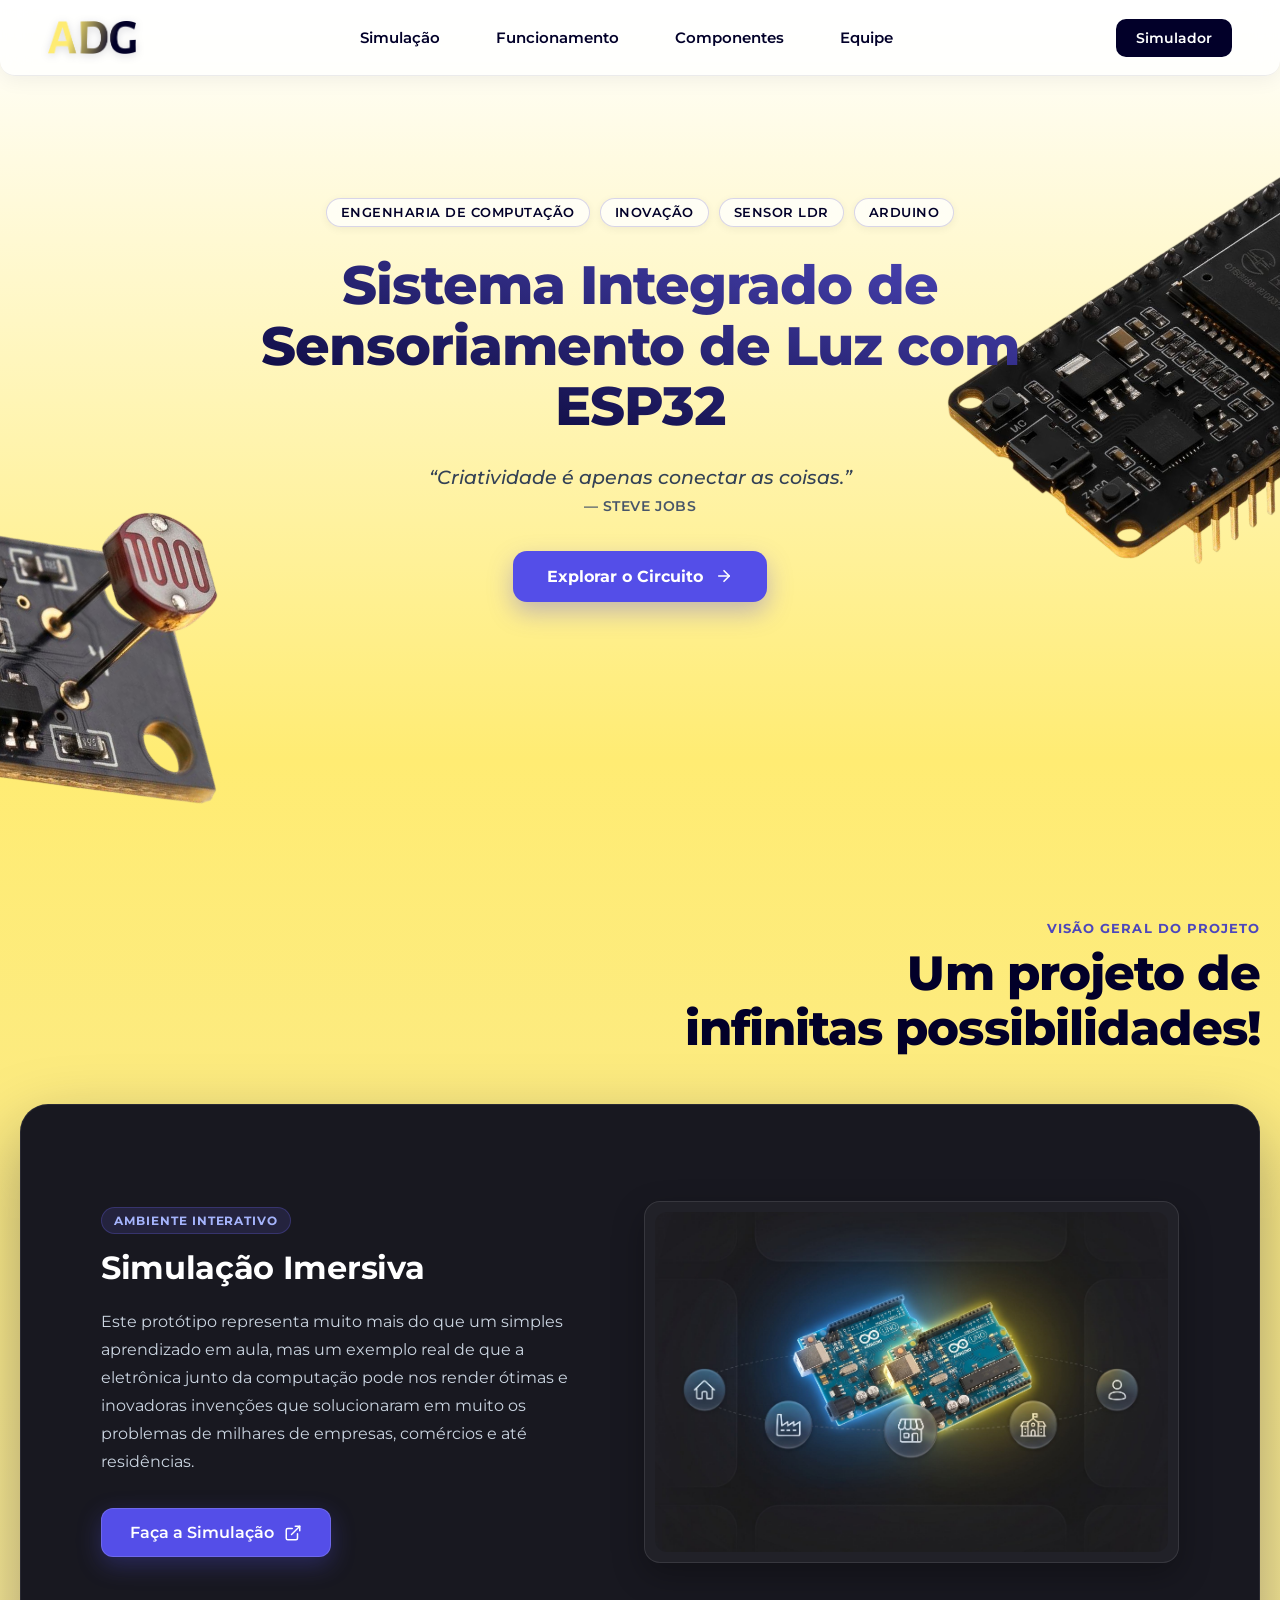
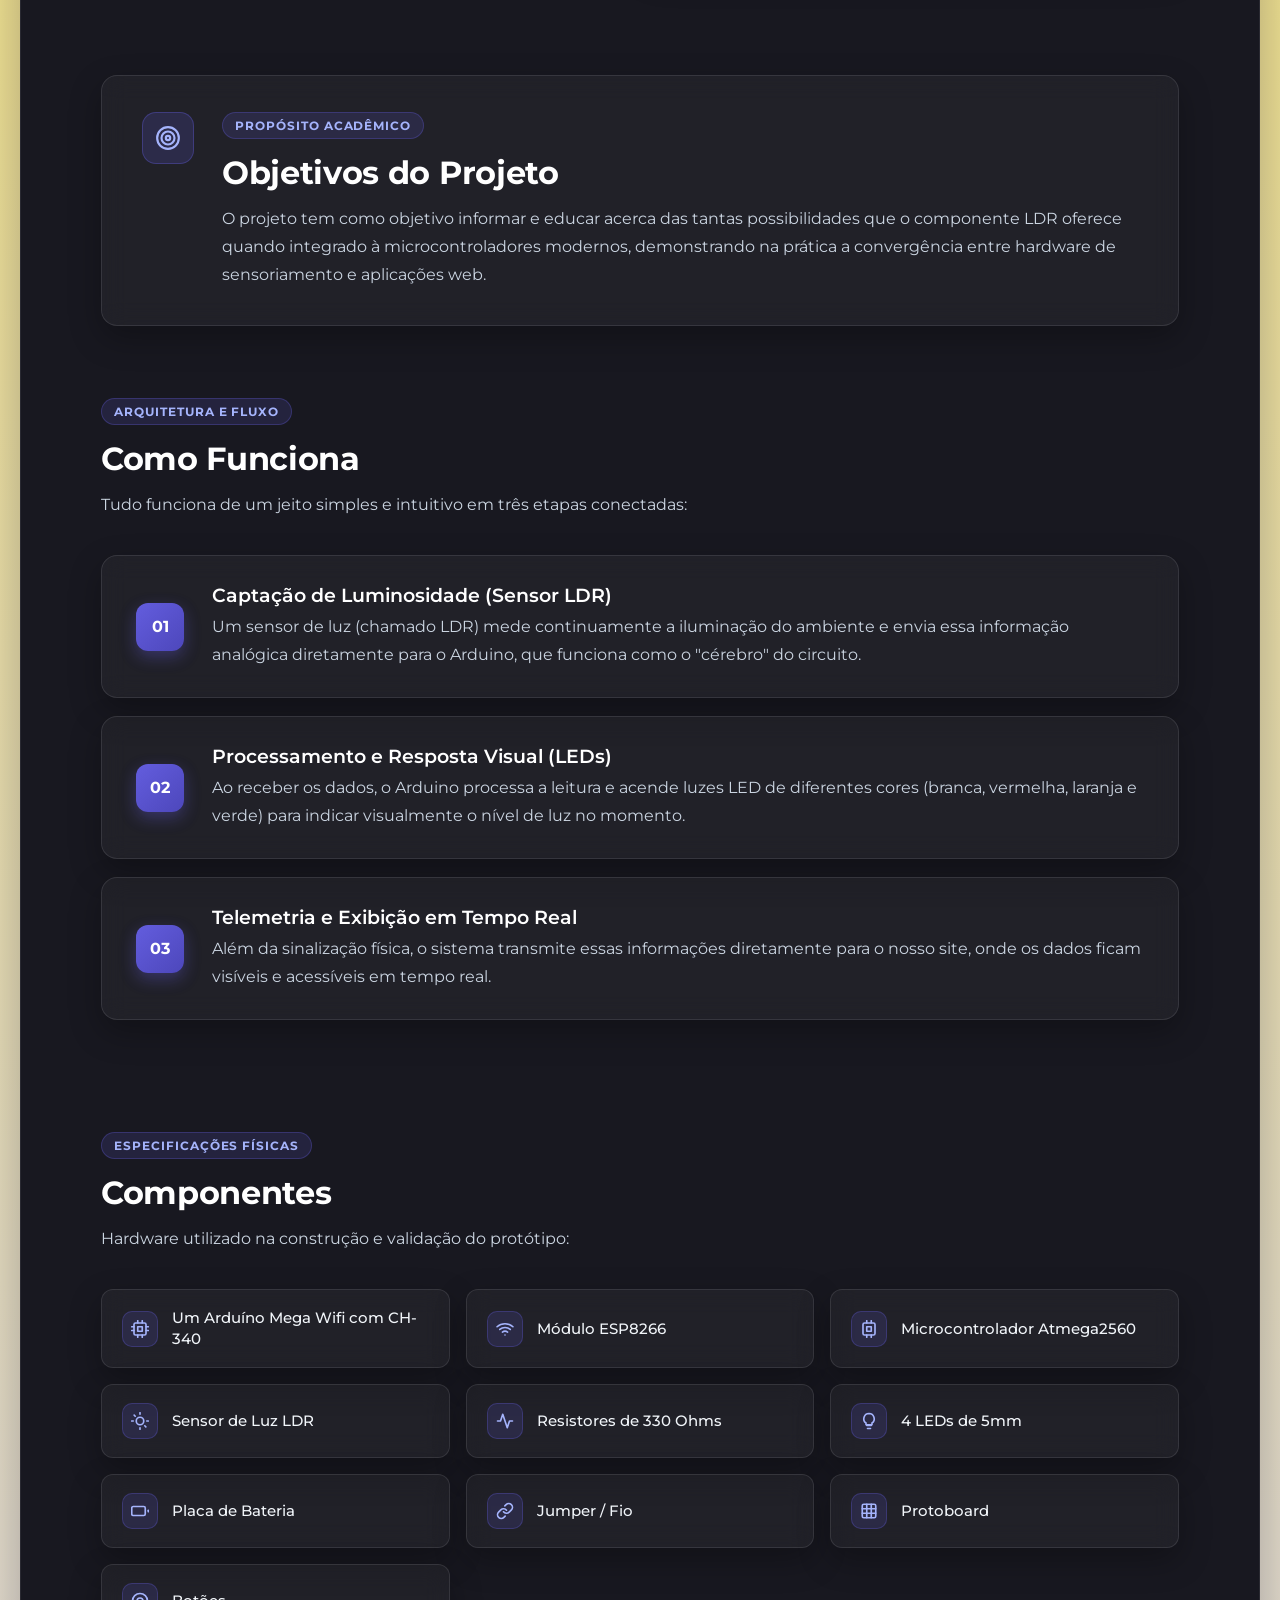
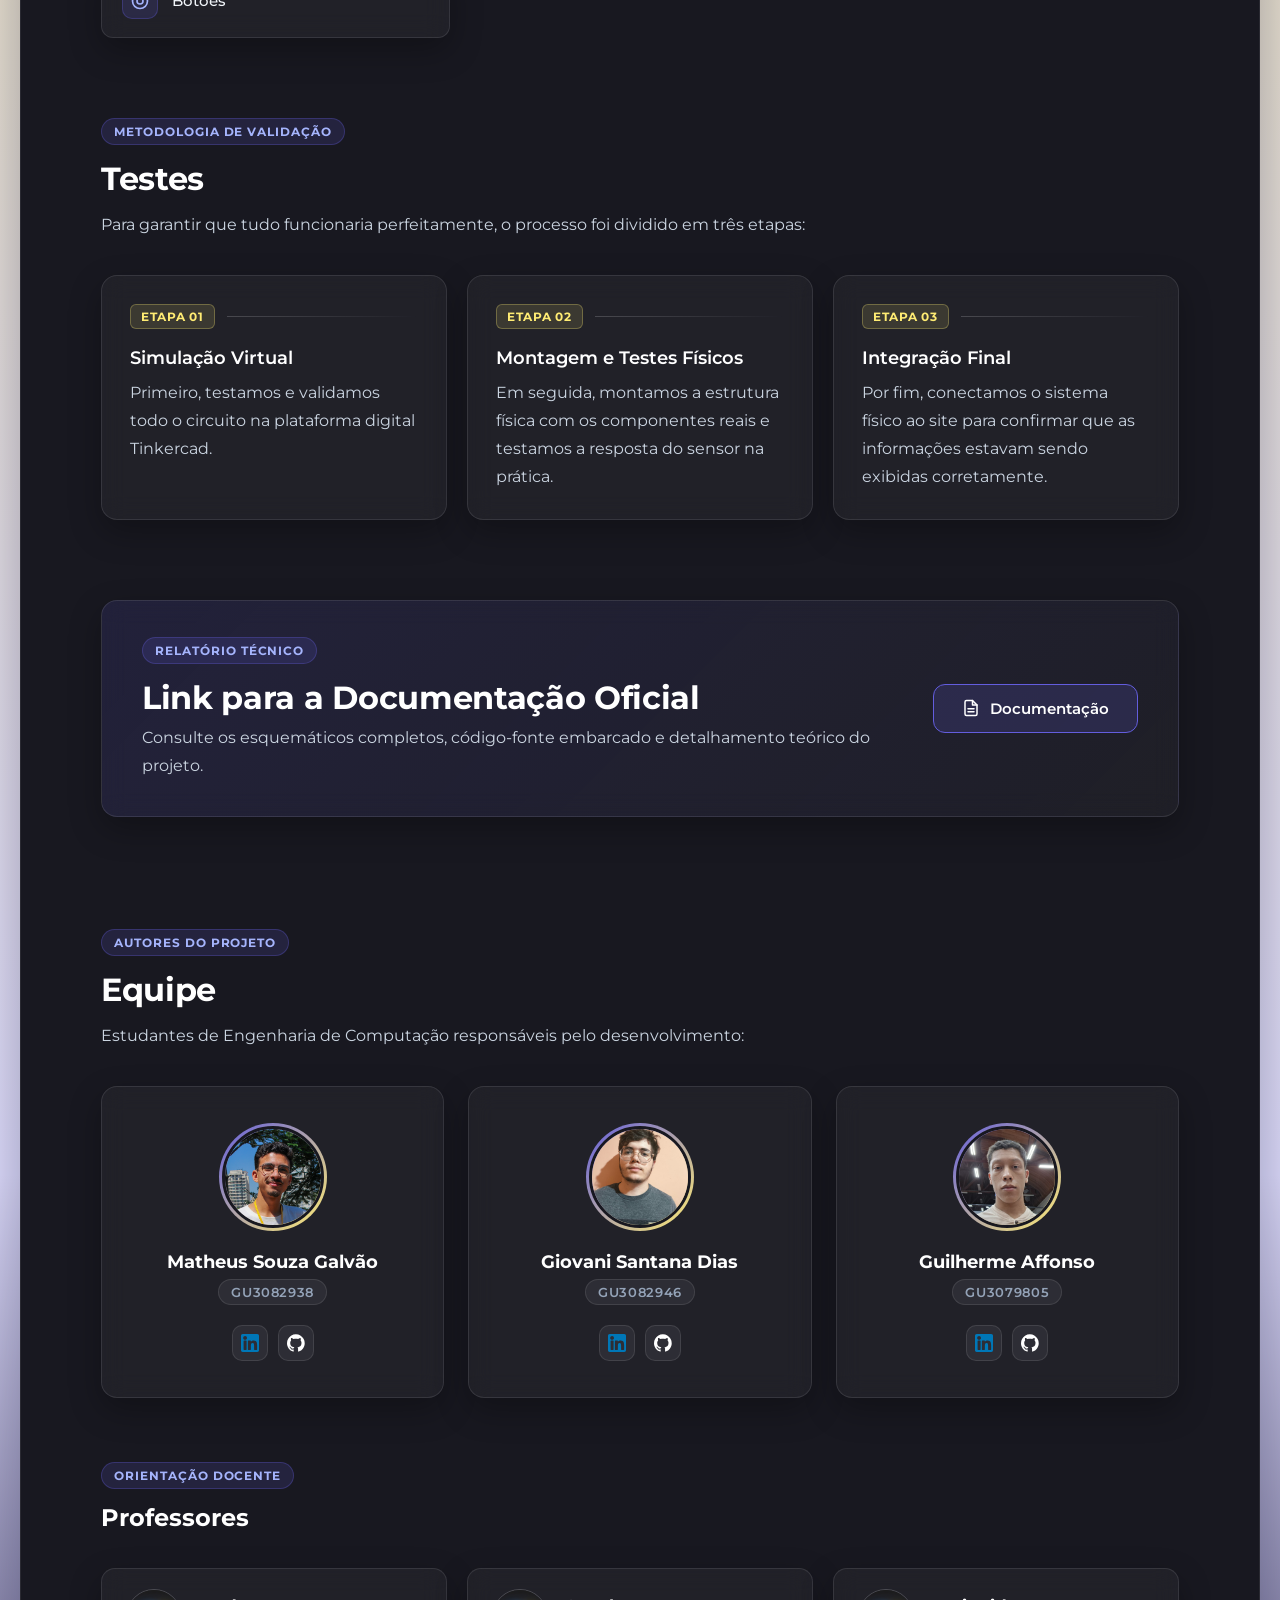
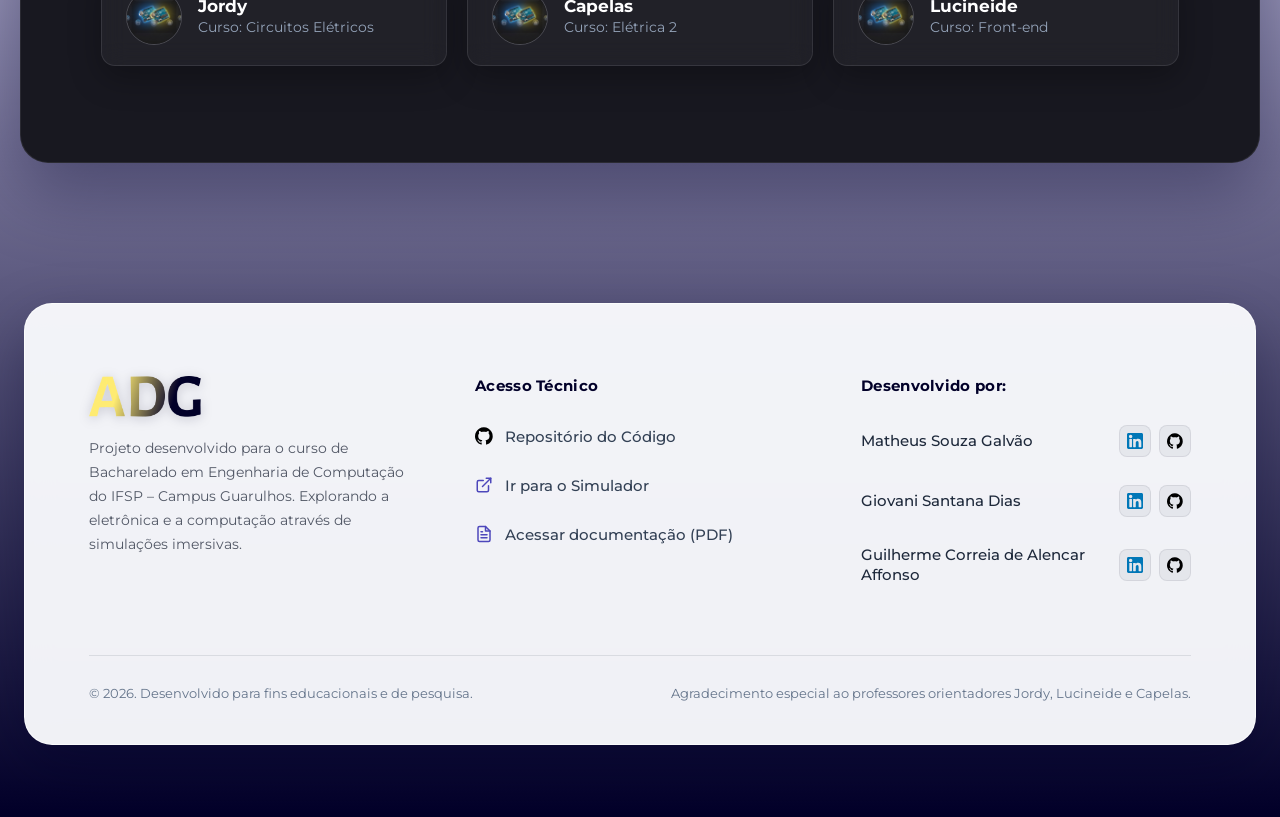
==== commit 7a991723: "Update links e foto Guilherme" ====
--- a/index.html
+++ b/index.html
@@ -3,6 +3,7 @@
 <head>
     <meta charset="UTF-8">
     <meta name="viewport" content="width=device-width, initial-scale=1.0">
+    <link rel="icon" type="image/png" href="img/logo.png">
     <link rel="stylesheet" href="style.css">
     <title>Projeto Integrador - Engenharia de Computação & Arduino</title>
 </head>
@@ -10,6 +11,10 @@
     <!-- NAVBAR FIXA -->
     <header class="navbar">
         <div class="navbar-container">
+            <button type="button" class="mobile-menu-btn" onclick="toggleMobileMenu()" aria-label="Abrir menu lateral">
+                <img src="img/menu-icon.svg" alt="Menu">
+            </button>
+
             <a href="#" class="navbar-brand" aria-label="Início">
                 <img src="img/logo.png" alt="Logo ADG" class="logo">
             </a>
@@ -24,6 +29,52 @@
             <a href="unificado.html" class="navbar-cta">Simulador</a>
         </div>
     </header>
+
+    <!-- MENU LATERAL MOBILE (Exibido apenas no celular) -->
+    <div id="mobile-sidebar-overlay" class="mobile-sidebar-overlay" onclick="closeMobileMenu()"></div>
+    <aside id="mobile-sidebar" class="mobile-sidebar" aria-label="Menu de Navegação Mobile">
+        <div class="mobile-sidebar-header">
+            <img src="img/logo.png" alt="Logo ADG" class="mobile-sidebar-logo">
+            <button type="button" class="mobile-sidebar-close" onclick="closeMobileMenu()" aria-label="Fechar menu">✕</button>
+        </div>
+
+        <div class="mobile-sidebar-content">
+            <span class="mobile-sidebar-label">Navegação</span>
+            <nav class="mobile-sidebar-nav">
+                <a href="#simulacao" onclick="closeMobileMenu()">Simulação</a>
+                <a href="#funcionamento" onclick="closeMobileMenu()">Funcionamento</a>
+                <a href="#componentes" onclick="closeMobileMenu()">Componentes</a>
+                <a href="#equipe" onclick="closeMobileMenu()">Equipe</a>
+            </nav>
+
+            <div class="mobile-sidebar-divider"></div>
+
+            <span class="mobile-sidebar-label">Acesso &amp; Links</span>
+            <div class="mobile-sidebar-links">
+                <a href="unificado.html" class="mobile-sidebar-cta">
+                    <span>Ir para o Simulador</span>
+                    <svg class="btn-icon" viewBox="0 0 24 24" fill="none" stroke="currentColor" stroke-width="2" stroke-linecap="round" stroke-linejoin="round" aria-hidden="true">
+                        <path d="M18 13v6a2 2 0 0 1-2 2H5a2 2 0 0 1-2-2V8a2 2 0 0 1 2-2h6"/>
+                        <polyline points="15 3 21 3 21 9"/>
+                        <line x1="10" y1="14" x2="21" y2="3"/>
+                    </svg>
+                </a>
+                <a href="https://github.com/TheusGalvao/ProjetoIntegrador-ADG" target="_blank" rel="noopener noreferrer" class="mobile-sidebar-sublink">
+                    <img src="img/github-svgrepo-com.svg" alt="GitHub">
+                    <span>Repositório do Código</span>
+                </a>
+                <a href="#" target="_blank" rel="noopener noreferrer" class="mobile-sidebar-sublink">
+                    <svg viewBox="0 0 24 24" fill="none" stroke="currentColor" stroke-width="2" stroke-linecap="round" stroke-linejoin="round" aria-hidden="true">
+                        <path d="M14 2H6a2 2 0 0 0-2 2v16a2 2 0 0 0 2 2h12a2 2 0 0 0 2-2V8z"/>
+                        <polyline points="14 2 14 8 20 8"/>
+                        <line x1="16" y1="13" x2="8" y2="13"/>
+                        <line x1="16" y1="17" x2="8" y2="17"/>
+                    </svg>
+                    <span>Documentação Oficial (PDF)</span>
+                </a>
+            </div>
+        </div>
+    </aside>
 
     <!-- 1. HERO SECTION  -->
     <section class="hero-section">
@@ -309,7 +360,7 @@
                                 <a href="https://www.linkedin.com/in/matheussouzagalvao/" target="_blank" rel="noopener noreferrer" aria-label="LinkedIn de Matheus Souza Galvão" class="profile-social-link">
                                     <img src="img/linkedin-svgrepo-com.svg" alt="LinkedIn">
                                 </a>
-                                <a href="https://github.com/TheusGalvao" target="_blank" rel="noopener noreferrer" aria-label="GitHub de Matheus Souza Galvão" class="profile-social-link">
+                                <a href="https://github.com/TheusGalvao/ProjetoIntegrador-ADG" target="_blank" rel="noopener noreferrer" aria-label="GitHub de Matheus Souza Galvão" class="profile-social-link">
                                     <img src="img/github-svgrepo-com.svg" alt="GitHub">
                                 </a>
                             </div>
@@ -326,7 +377,7 @@
                                 <a href="#" target="_blank" rel="noopener noreferrer" aria-label="LinkedIn de Giovani Santana Dias" class="profile-social-link">
                                     <img src="img/linkedin-svgrepo-com.svg" alt="LinkedIn">
                                 </a>
-                                <a href="#" target="_blank" rel="noopener noreferrer" aria-label="GitHub de Giovani Santana Dias" class="profile-social-link">
+                                <a href="https://github.com/TheusGalvao/ProjetoIntegrador-ADG" target="_blank" rel="noopener noreferrer" aria-label="GitHub de Giovani Santana Dias" class="profile-social-link">
                                     <img src="img/github-svgrepo-com.svg" alt="GitHub">
                                 </a>
                             </div>
@@ -335,15 +386,15 @@
                         <!-- Guilherme -->
                         <article class="profile-card glass-card">
                             <div class="profile-avatar-wrap">
-                                <img src="img/simulacao.png" alt="Foto de Guilherme Affonso" class="profile-avatar">
+                                <img src="img/guilherme.jpeg" alt="Foto de Guilherme Affonso" class="profile-avatar">
                             </div>
                             <h3 class="profile-name">Guilherme Affonso</h3>
                             <span class="profile-gu">GU3079805</span>
                             <div class="profile-socials">
-                                <a href="#" target="_blank" rel="noopener noreferrer" aria-label="LinkedIn de Guilherme Affonso" class="profile-social-link">
+                                <a href="https://www.linkedin.com/in/guilherme-correia-de-alencar-affonso-4171863a0?utm_source=share_via&utm_content=profile&utm_medium=member_android" target="_blank" rel="noopener noreferrer" aria-label="LinkedIn de Guilherme Affonso" class="profile-social-link">
                                     <img src="img/linkedin-svgrepo-com.svg" alt="LinkedIn">
                                 </a>
-                                <a href="#" target="_blank" rel="noopener noreferrer" aria-label="GitHub de Guilherme Affonso" class="profile-social-link">
+                                <a href="https://github.com/Guilherme-C-A-Affonso" target="_blank" rel="noopener noreferrer" aria-label="GitHub de Guilherme Affonso" class="profile-social-link">
                                     <img src="img/github-svgrepo-com.svg" alt="GitHub">
                                 </a>
                             </div>
@@ -446,7 +497,7 @@
                                 <a href="https://www.linkedin.com/in/matheussouzagalvao/" target="_blank" rel="noopener noreferrer" aria-label="LinkedIn de Matheus Souza Galvão" class="social-btn">
                                     <img src="img/linkedin-svgrepo-com.svg" alt="LinkedIn">
                                 </a>
-                                <a href="https://github.com/TheusGalvao" target="_blank" rel="noopener noreferrer" aria-label="GitHub de Matheus Souza Galvão" class="social-btn">
+                                <a href="https://github.com/TheusGalvao/ProjetoIntegrador-ADG" target="_blank" rel="noopener noreferrer" aria-label="GitHub de Matheus Souza Galvão" class="social-btn">
                                     <img src="img/github-svgrepo-com.svg" alt="GitHub">
                                 </a>
                             </div>
@@ -457,7 +508,7 @@
                                 <a href="#" target="_blank" rel="noopener noreferrer" aria-label="LinkedIn de Giovani Santana Dias" class="social-btn">
                                     <img src="img/linkedin-svgrepo-com.svg" alt="LinkedIn">
                                 </a>
-                                <a href="#" target="_blank" rel="noopener noreferrer" aria-label="GitHub de Giovani Santana Dias" class="social-btn">
+                                <a href="https://github.com/TheusGalvao/ProjetoIntegrador-ADG" target="_blank" rel="noopener noreferrer" aria-label="GitHub de Giovani Santana Dias" class="social-btn">
                                     <img src="img/github-svgrepo-com.svg" alt="GitHub">
                                 </a>
                             </div>
@@ -465,10 +516,10 @@
                         <li class="footer-team-member">
                             <span class="member-name">Guilherme Correia de Alencar Affonso</span>
                             <div class="member-socials">
-                                <a href="#" target="_blank" rel="noopener noreferrer" aria-label="LinkedIn de Guilherme Correia de Alencar Affonso" class="social-btn">
+                                <a href="https://www.linkedin.com/in/guilherme-correia-de-alencar-affonso-4171863a0?utm_source=share_via&utm_content=profile&utm_medium=member_android" target="_blank" rel="noopener noreferrer" aria-label="LinkedIn de Guilherme Correia de Alencar Affonso" class="social-btn">
                                     <img src="img/linkedin-svgrepo-com.svg" alt="LinkedIn">
                                 </a>
-                                <a href="#" target="_blank" rel="noopener noreferrer" aria-label="GitHub de Guilherme Correia de Alencar Affonso" class="social-btn">
+                                <a href="https://github.com/Guilherme-C-A-Affonso" target="_blank" rel="noopener noreferrer" aria-label="GitHub de Guilherme Correia de Alencar Affonso" class="social-btn">
                                     <img src="img/github-svgrepo-com.svg" alt="GitHub">
                                 </a>
                             </div>
@@ -484,5 +535,24 @@
             </div>
         </footer>
     </section>
+
+    <script>
+        function toggleMobileMenu() {
+            const sidebar = document.getElementById('mobile-sidebar');
+            const overlay = document.getElementById('mobile-sidebar-overlay');
+            if (!sidebar || !overlay) return;
+            const isOpen = sidebar.classList.toggle('open');
+            overlay.classList.toggle('open', isOpen);
+            document.body.style.overflow = isOpen ? 'hidden' : '';
+        }
+
+        function closeMobileMenu() {
+            const sidebar = document.getElementById('mobile-sidebar');
+            const overlay = document.getElementById('mobile-sidebar-overlay');
+            if (sidebar) sidebar.classList.remove('open');
+            if (overlay) overlay.classList.remove('open');
+            document.body.style.overflow = '';
+        }
+    </script>
 </body>
 </html>
--- a/style.css
+++ b/style.css
@@ -113,6 +113,13 @@
     transform: translateY(-1px);
 }
 
+/* Elementos do Menu Mobile (Ocultos na versão de computador) */
+.mobile-menu-btn,
+.mobile-sidebar,
+.mobile-sidebar-overlay {
+    display: none;
+}
+
 /* ================= HERO SECTION ================= */
 .hero-section {
     position: relative;
@@ -1070,8 +1077,199 @@
         height: 68px;
     }
 
-    .navbar-links {
+    .navbar-links,
+    .navbar-cta {
         display: none;
+    }
+
+    .mobile-menu-btn {
+        display: inline-flex;
+        align-items: center;
+        justify-content: center;
+        order: 1;
+        width: 42px;
+        height: 42px;
+        padding: 6px;
+        background: transparent;
+        border: none;
+        border-radius: 10px;
+        cursor: pointer;
+        transition: background-color 0.2s ease, transform 0.2s ease;
+    }
+
+    .mobile-menu-btn:hover,
+    .mobile-menu-btn:active {
+        background-color: rgba(2, 0, 41, 0.08);
+    }
+
+    .mobile-menu-btn img {
+        width: 26px;
+        height: 26px;
+        object-fit: contain;
+        display: block;
+    }
+
+    .navbar-brand {
+        order: 2;
+        margin-left: auto;
+    }
+
+    /* Overlay e Menu Lateral (Drawer) no Celular */
+    .mobile-sidebar-overlay {
+        display: block;
+        position: fixed;
+        inset: 0;
+        background: rgba(2, 0, 41, 0.55);
+        backdrop-filter: blur(4px);
+        -webkit-backdrop-filter: blur(4px);
+        z-index: 998;
+        opacity: 0;
+        pointer-events: none;
+        transition: opacity 0.28s ease;
+    }
+
+    .mobile-sidebar-overlay.open {
+        opacity: 1;
+        pointer-events: auto;
+    }
+
+    .mobile-sidebar {
+        display: flex;
+        flex-direction: column;
+        position: fixed;
+        top: 0;
+        left: 0;
+        width: 290px;
+        max-width: 82vw;
+        height: 100vh;
+        height: 100dvh;
+        background: #FFFFFF;
+        color: var(--azul-escuro);
+        z-index: 999;
+        box-shadow: 12px 0 36px rgba(2, 0, 41, 0.25);
+        transform: translateX(-100%);
+        transition: transform 0.3s cubic-bezier(0.22, 1, 0.36, 1);
+        overflow-y: auto;
+    }
+
+    .mobile-sidebar.open {
+        transform: translateX(0);
+    }
+
+    .mobile-sidebar-header {
+        display: flex;
+        align-items: center;
+        justify-content: space-between;
+        padding: 18px 20px;
+        border-bottom: 1px solid rgba(2, 0, 41, 0.08);
+    }
+
+    .mobile-sidebar-logo {
+        width: 78px;
+        height: auto;
+        object-fit: contain;
+    }
+
+    .mobile-sidebar-close {
+        width: 36px;
+        height: 36px;
+        border-radius: 10px;
+        border: 1px solid rgba(2, 0, 41, 0.1);
+        background: rgba(2, 0, 41, 0.04);
+        color: var(--azul-escuro);
+        font-size: 16px;
+        font-weight: 700;
+        cursor: pointer;
+        display: flex;
+        align-items: center;
+        justify-content: center;
+    }
+
+    .mobile-sidebar-content {
+        padding: 22px 20px;
+        display: flex;
+        flex-direction: column;
+        gap: 12px;
+    }
+
+    .mobile-sidebar-label {
+        font-size: 11px;
+        font-weight: 700;
+        letter-spacing: 0.08em;
+        text-transform: uppercase;
+        color: #64748B;
+        padding: 0 8px;
+    }
+
+    .mobile-sidebar-nav {
+        display: flex;
+        flex-direction: column;
+        gap: 4px;
+    }
+
+    .mobile-sidebar-nav a {
+        font-size: 15.5px;
+        font-weight: 600;
+        color: var(--azul-escuro);
+        text-decoration: none;
+        padding: 12px 12px;
+        border-radius: 10px;
+        transition: background-color 0.2s ease, color 0.2s ease;
+    }
+
+    .mobile-sidebar-nav a:hover,
+    .mobile-sidebar-nav a:active {
+        background-color: rgba(84, 78, 232, 0.1);
+        color: var(--azul-vibrante);
+    }
+
+    .mobile-sidebar-divider {
+        height: 1px;
+        background: rgba(2, 0, 41, 0.08);
+        margin: 8px 0;
+    }
+
+    .mobile-sidebar-links {
+        display: flex;
+        flex-direction: column;
+        gap: 10px;
+    }
+
+    .mobile-sidebar-cta {
+        display: flex;
+        align-items: center;
+        justify-content: center;
+        gap: 10px;
+        padding: 13px 16px;
+        background-color: var(--azul-vibrante);
+        color: #FFFFFF;
+        font-size: 14.5px;
+        font-weight: 700;
+        border-radius: 12px;
+        text-decoration: none;
+        box-shadow: 0 8px 20px rgba(84, 78, 232, 0.28);
+    }
+
+    .mobile-sidebar-sublink {
+        display: flex;
+        align-items: center;
+        gap: 10px;
+        padding: 10px 12px;
+        font-size: 14px;
+        font-weight: 500;
+        color: #334155;
+        text-decoration: none;
+        border-radius: 10px;
+        background: rgba(15, 23, 42, 0.04);
+    }
+
+    .mobile-sidebar-sublink img,
+    .mobile-sidebar-sublink svg {
+        width: 18px;
+        height: 18px;
+        object-fit: contain;
+        flex-shrink: 0;
+        color: var(--azul-claro);
     }
 
     .hero-section {
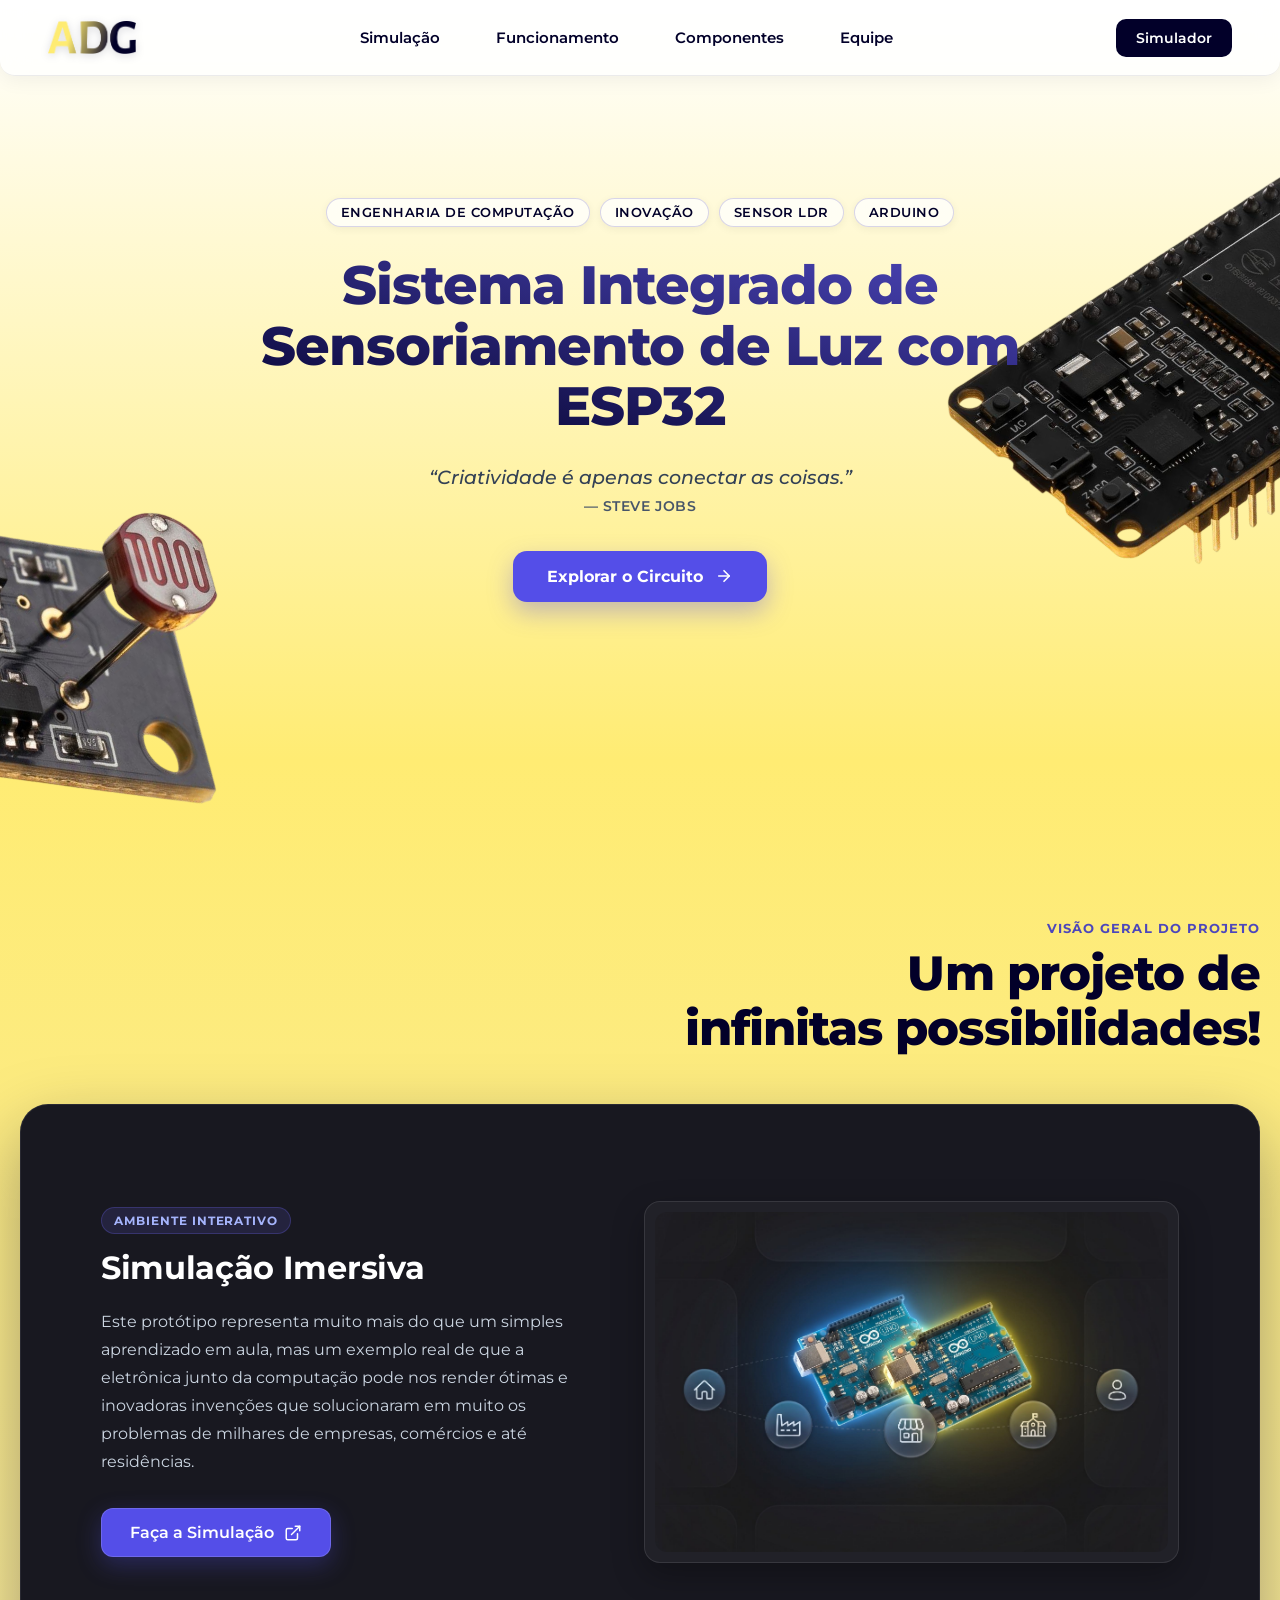
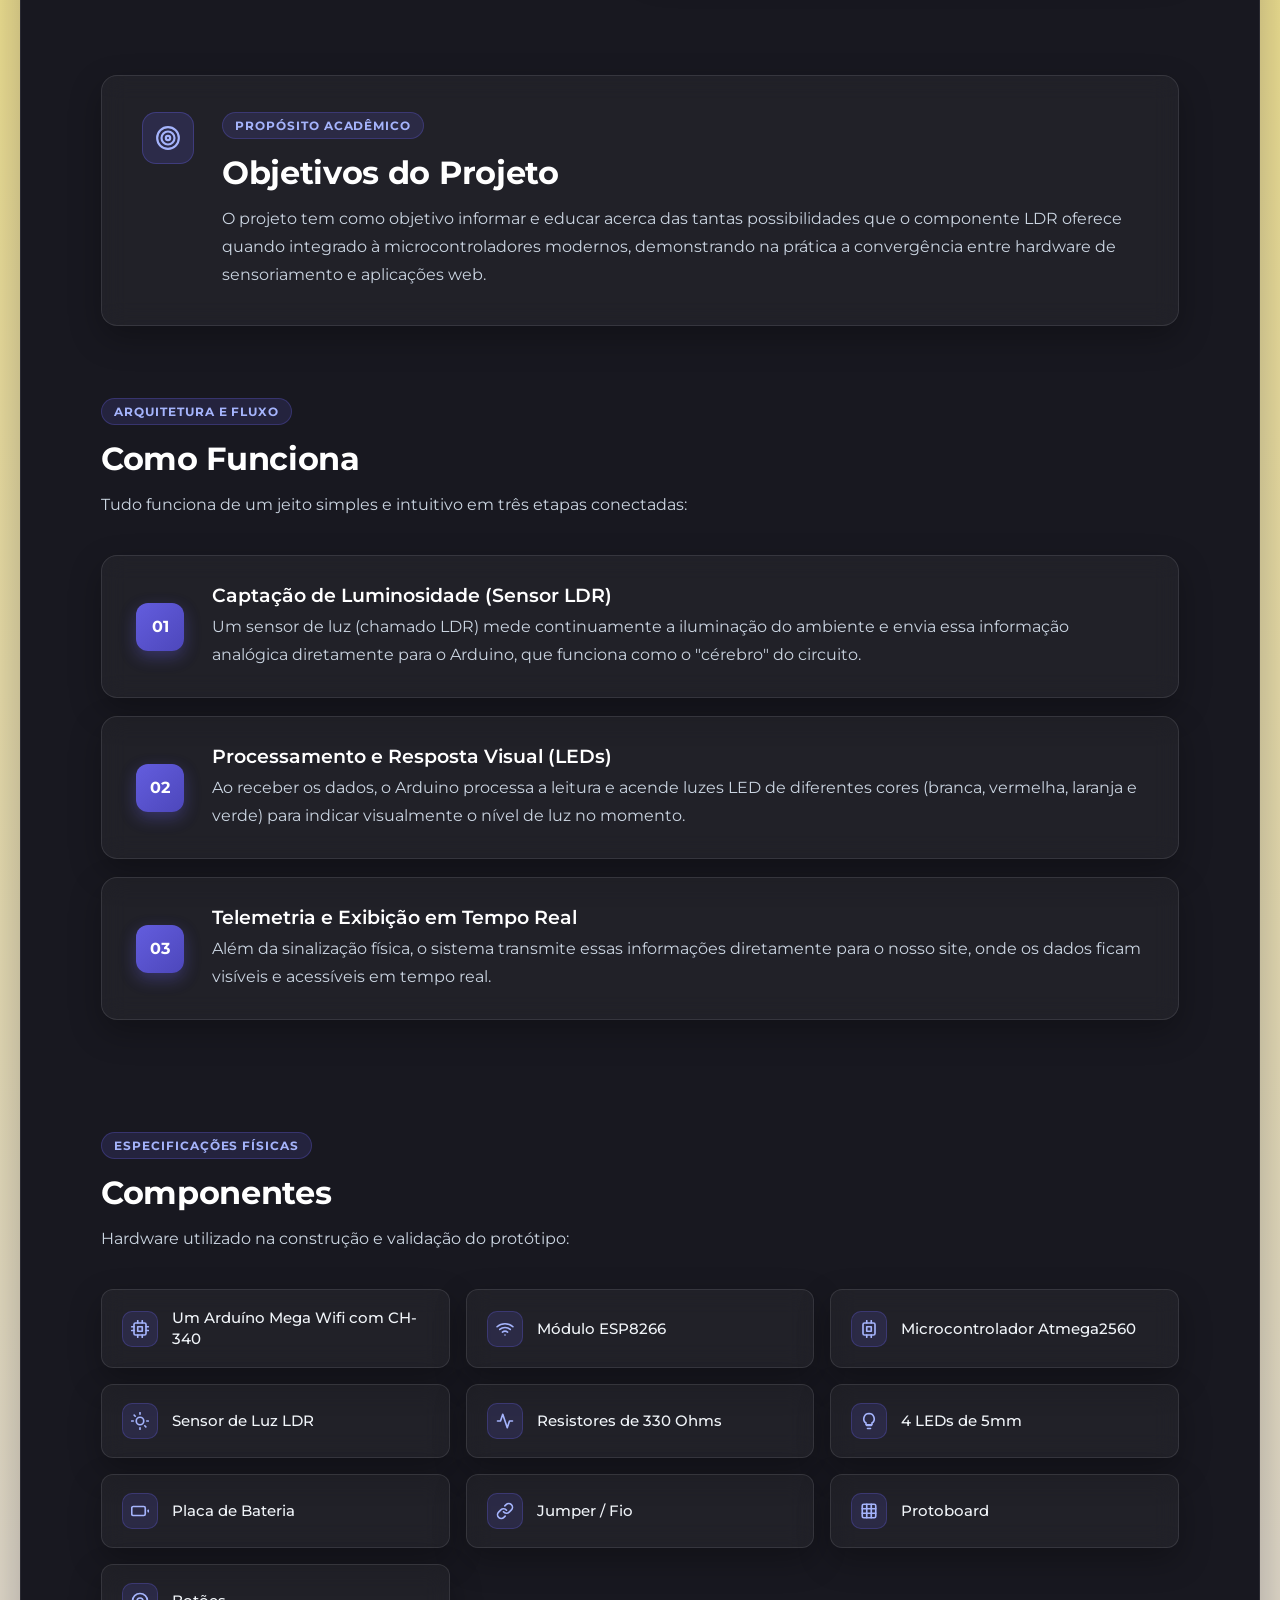
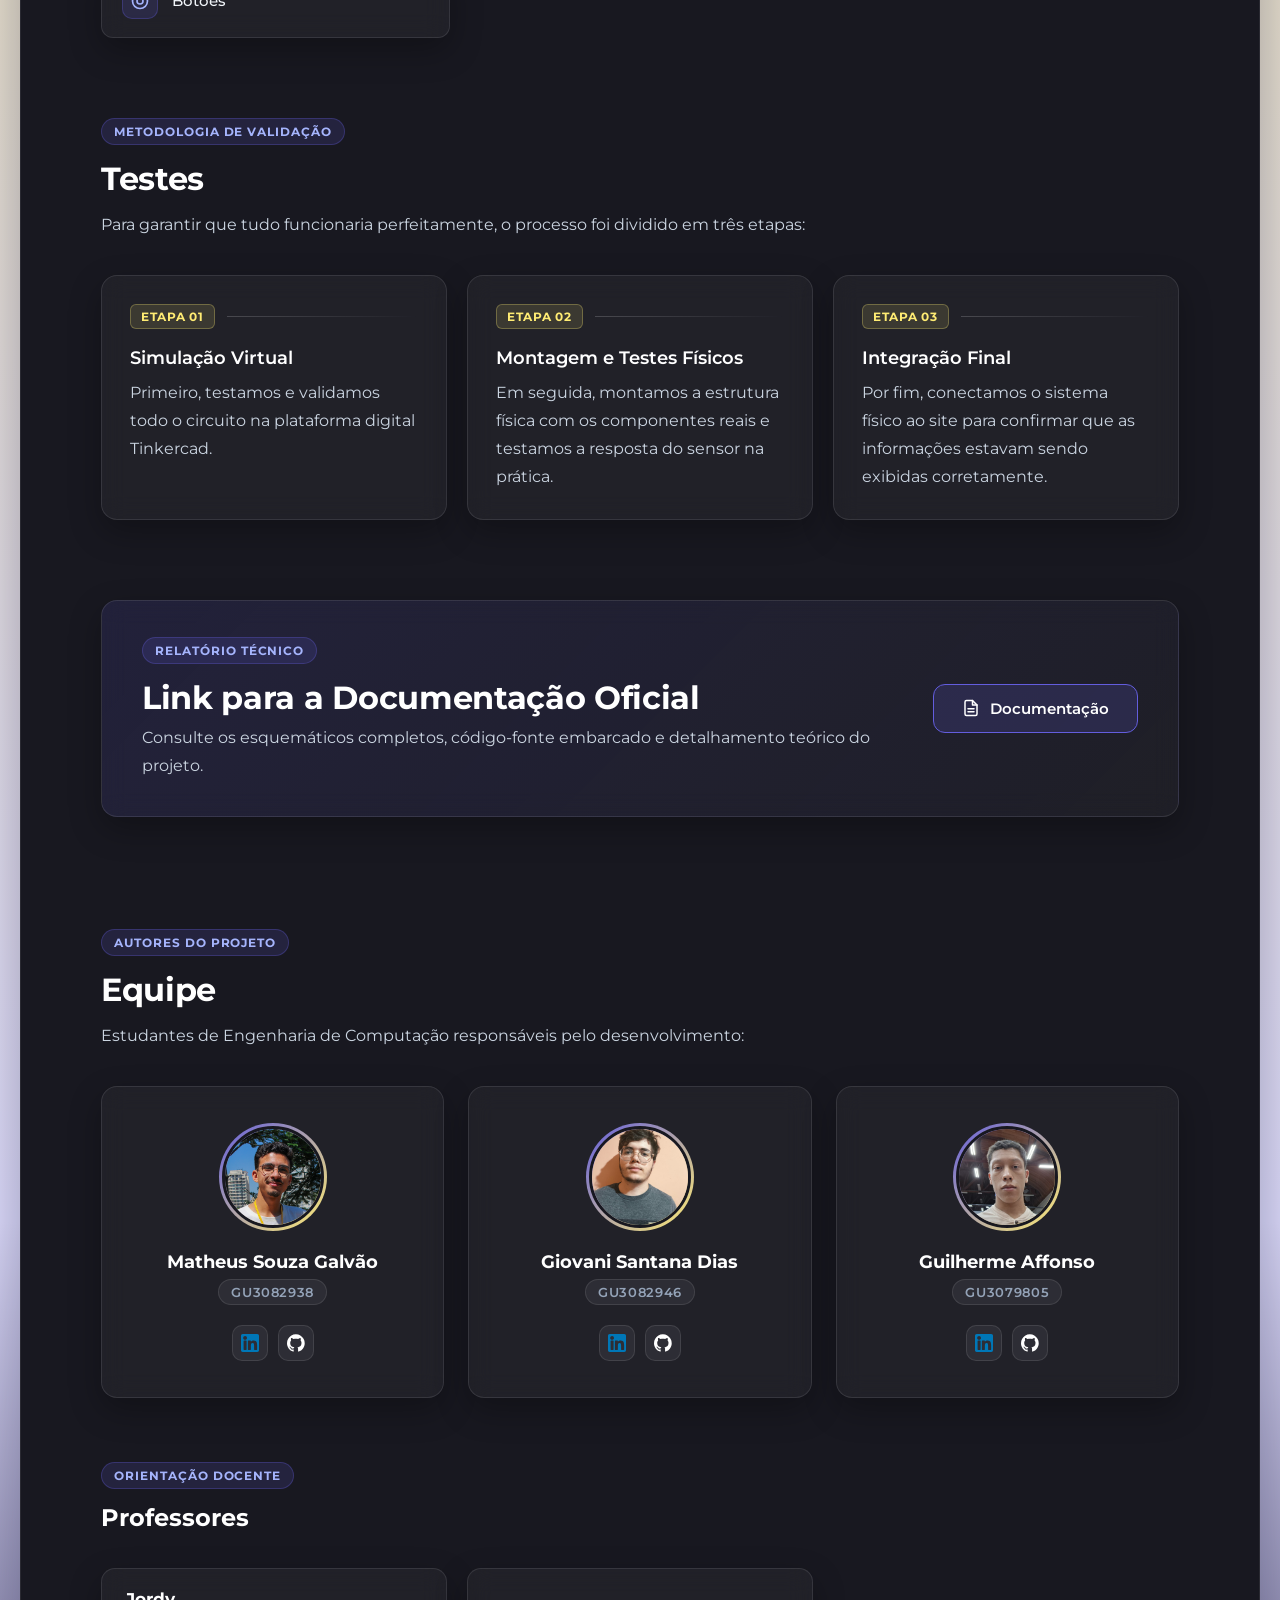
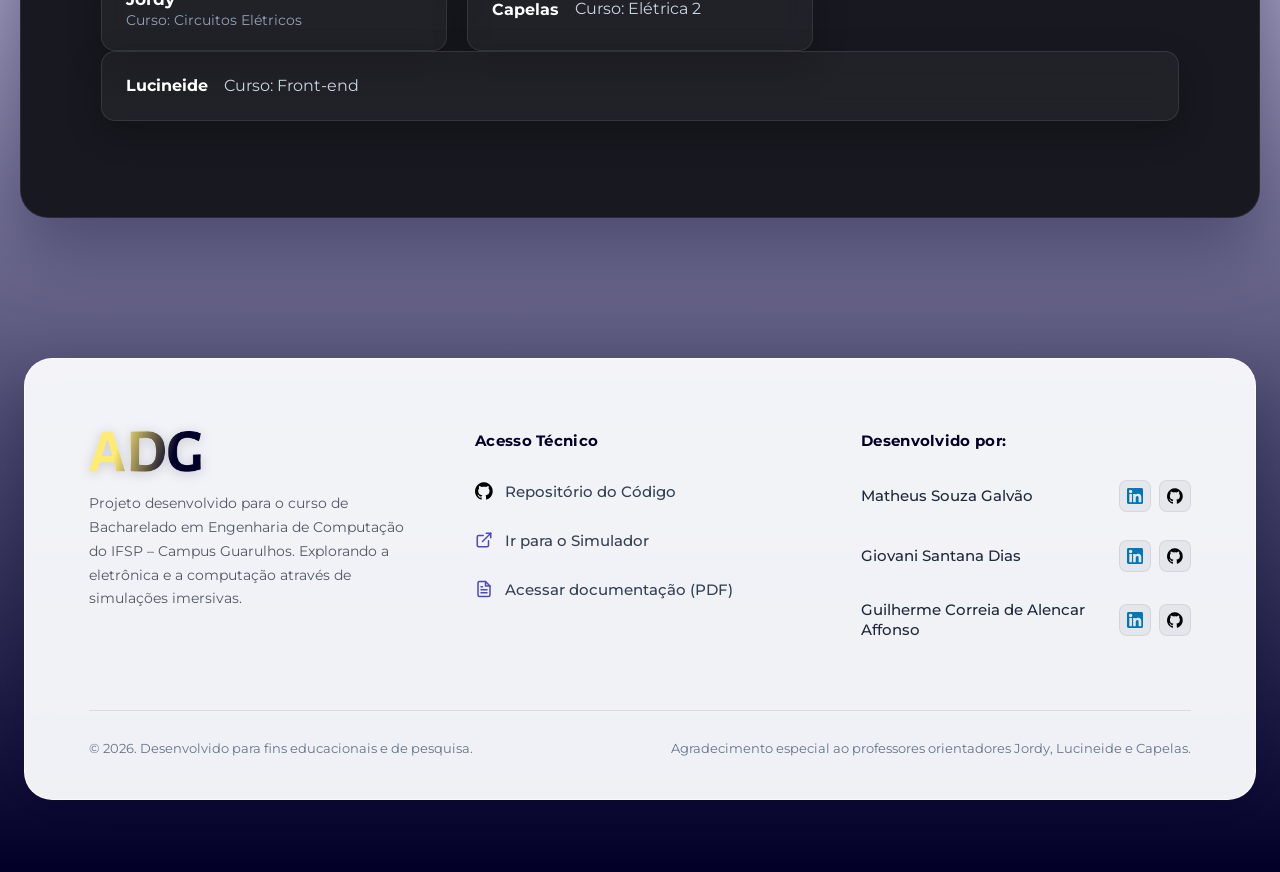
==== commit fe240dba: "Retirada de imagens dos professores na apresentação" ====
--- a/index.html
+++ b/index.html
@@ -374,10 +374,10 @@
                             <h3 class="profile-name">Giovani Santana Dias</h3>
                             <span class="profile-gu">GU3082946</span>
                             <div class="profile-socials">
-                                <a href="#" target="_blank" rel="noopener noreferrer" aria-label="LinkedIn de Giovani Santana Dias" class="profile-social-link">
+                                <a href="https://www.linkedin.com/in/giovani-santana-97998b2bb/" target="_blank" rel="noopener noreferrer" aria-label="LinkedIn de Giovani Santana Dias" class="profile-social-link">
                                     <img src="img/linkedin-svgrepo-com.svg" alt="LinkedIn">
                                 </a>
-                                <a href="https://github.com/TheusGalvao/ProjetoIntegrador-ADG" target="_blank" rel="noopener noreferrer" aria-label="GitHub de Giovani Santana Dias" class="profile-social-link">
+                                <a href="https://github.com/HomemDoSacoOriginal" target="_blank" rel="noopener noreferrer" aria-label="GitHub de Giovani Santana Dias" class="profile-social-link">
                                     <img src="img/github-svgrepo-com.svg" alt="GitHub">
                                 </a>
                             </div>
@@ -411,7 +411,9 @@
 
                     <div class="instructors-grid">
                         <div class="instructor-card glass-card">
+                            <!--
                             <img src="img/simulacao.png" alt="Professor Jordy" class="instructor-avatar">
+                            -->
                             <div class="instructor-info">
                                 <h4>Jordy</h4>
                                 <p>Curso: Circuitos Elétricos</p>
@@ -419,16 +421,20 @@
                         </div>
 
                         <div class="instructor-card glass-card">
+                            <!--
                             <img src="img/simulacao.png" alt="Professor Capelas" class="instructor-avatar">
                             <div class="instructor-info">
+                            -->
                                 <h4>Capelas</h4>
                                 <p>Curso: Elétrica 2</p>
                             </div>
                         </div>
 
                         <div class="instructor-card glass-card">
+                            <!--
                             <img src="img/simulacao.png" alt="Professora Lucineide" class="instructor-avatar">
                             <div class="instructor-info">
+                            -->
                                 <h4>Lucineide</h4>
                                 <p>Curso: Front-end</p>
                             </div>
@@ -505,10 +511,10 @@
                         <li class="footer-team-member">
                             <span class="member-name">Giovani Santana Dias</span>
                             <div class="member-socials">
-                                <a href="#" target="_blank" rel="noopener noreferrer" aria-label="LinkedIn de Giovani Santana Dias" class="social-btn">
+                                <a href="https://www.linkedin.com/in/giovani-santana-97998b2bb/" target="_blank" rel="noopener noreferrer" aria-label="LinkedIn de Giovani Santana Dias" class="social-btn">
                                     <img src="img/linkedin-svgrepo-com.svg" alt="LinkedIn">
                                 </a>
-                                <a href="https://github.com/TheusGalvao/ProjetoIntegrador-ADG" target="_blank" rel="noopener noreferrer" aria-label="GitHub de Giovani Santana Dias" class="social-btn">
+                                <a href="https://github.com/HomemDoSacoOriginal" target="_blank" rel="noopener noreferrer" aria-label="GitHub de Giovani Santana Dias" class="social-btn">
                                     <img src="img/github-svgrepo-com.svg" alt="GitHub">
                                 </a>
                             </div>
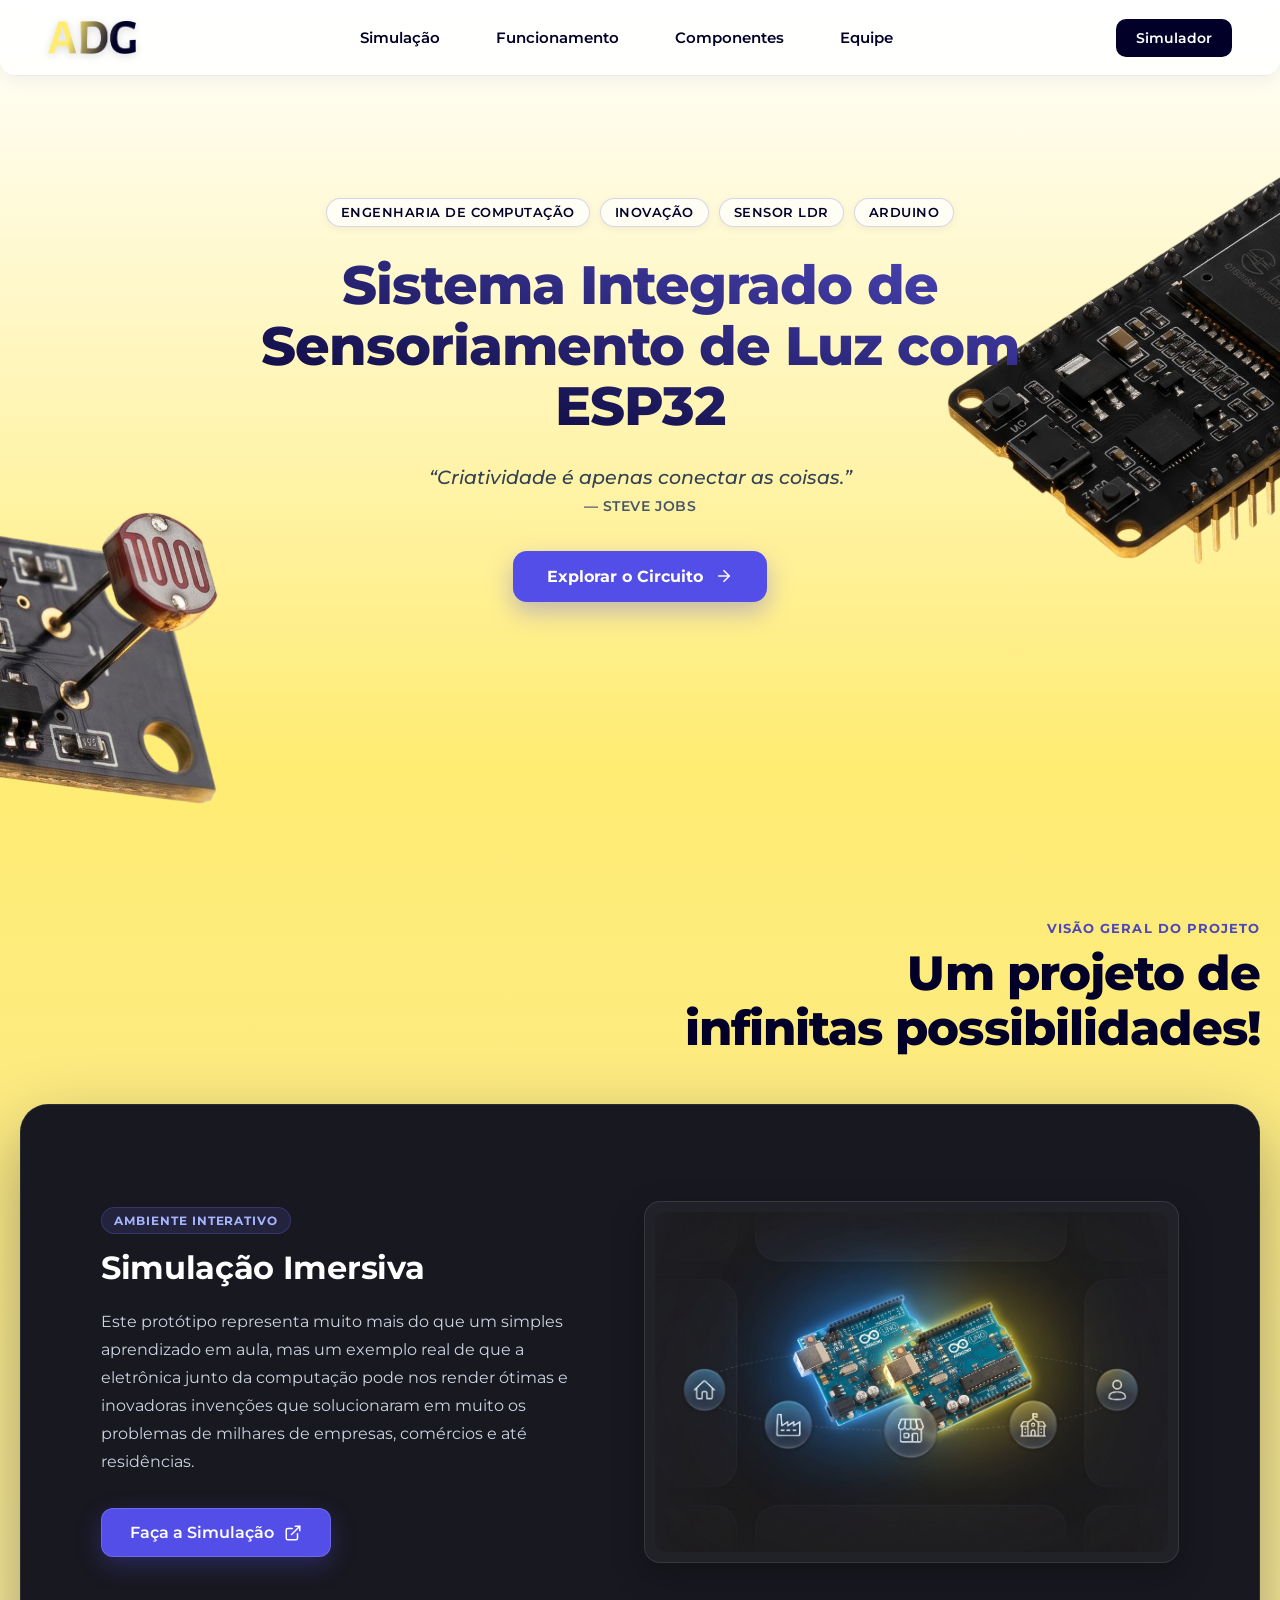
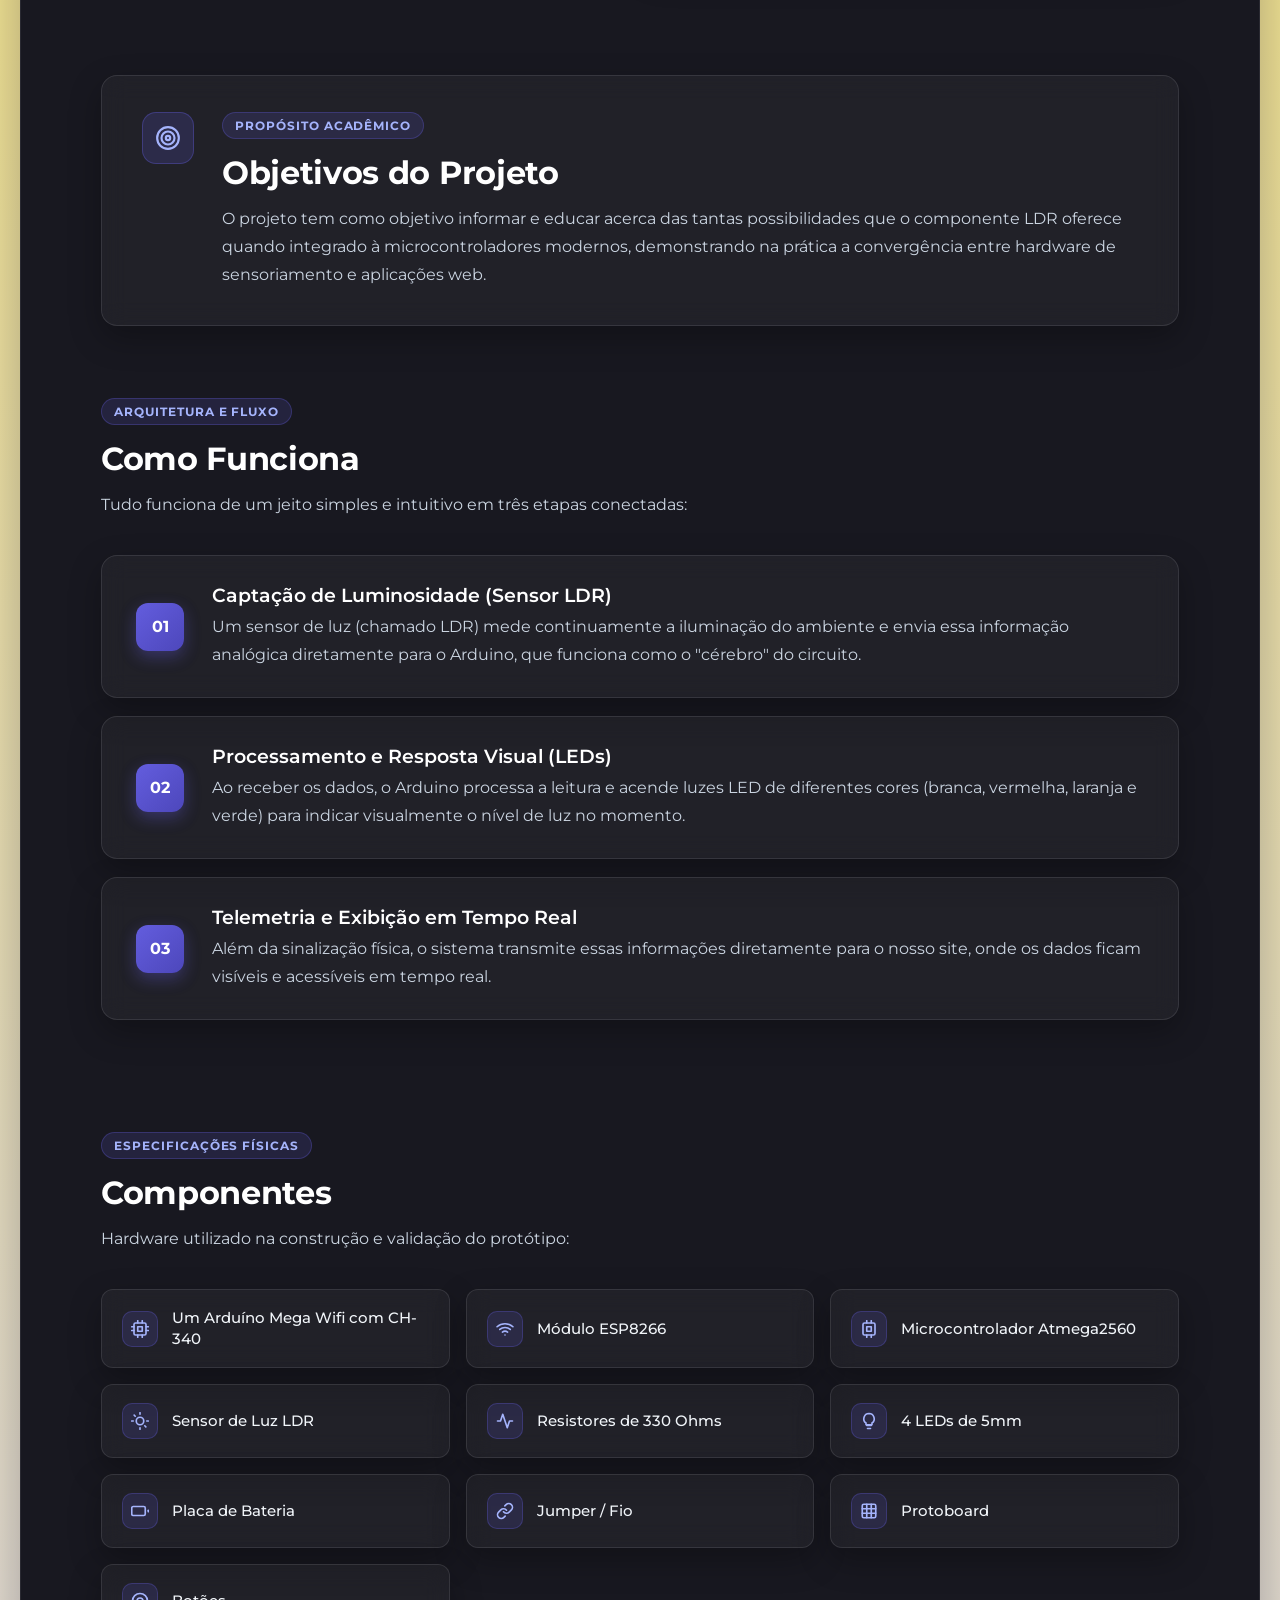
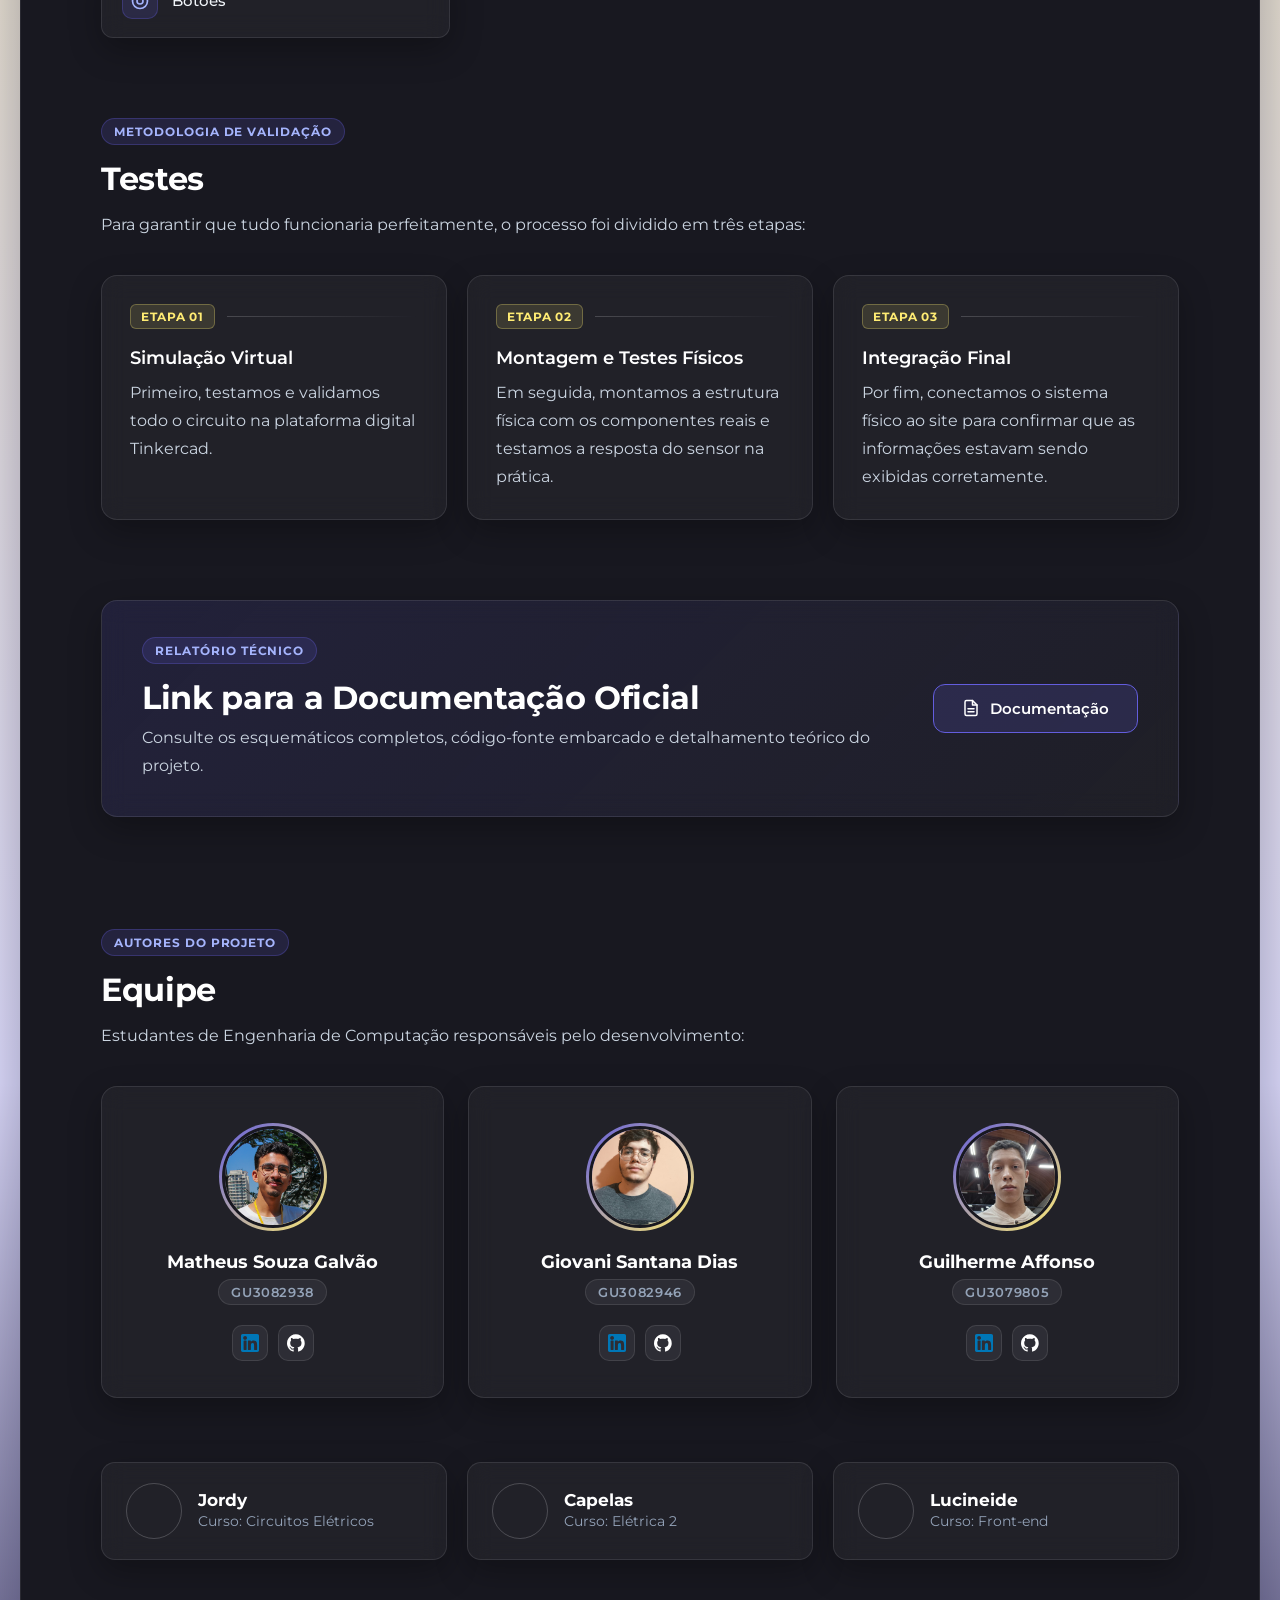
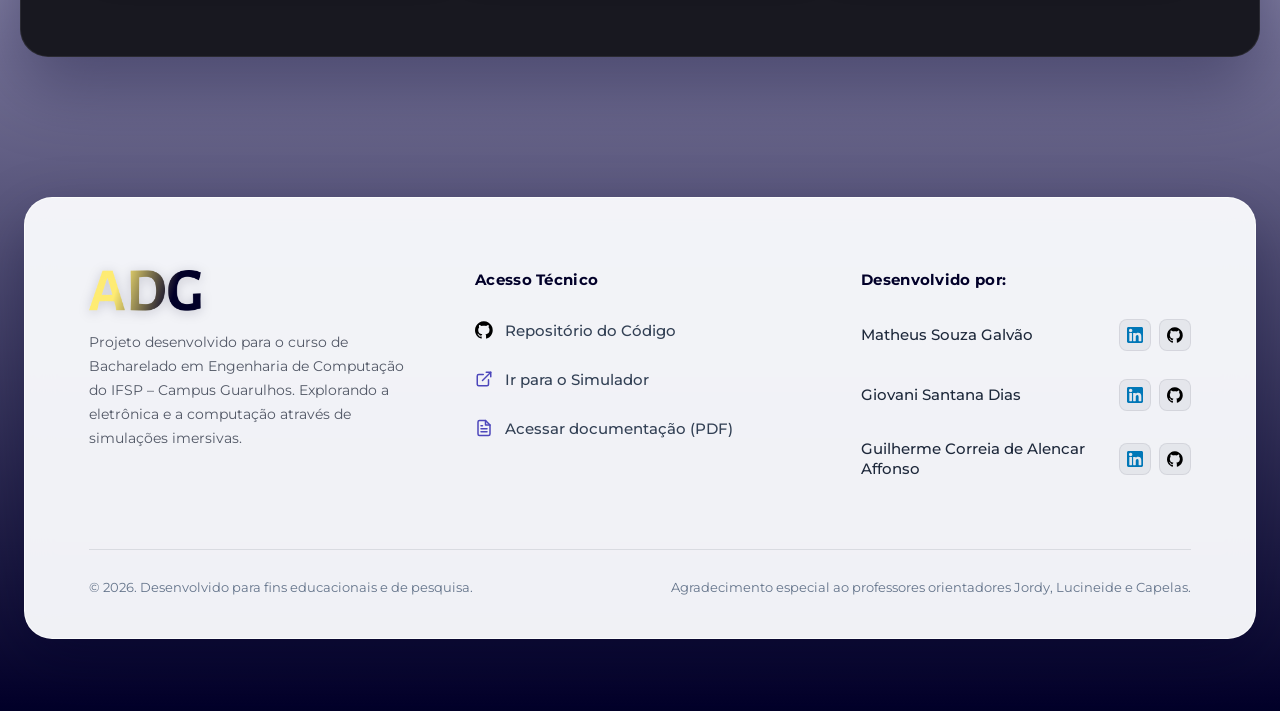
==== commit 3647ac20: "Tirei as fotos pra valer Removed commented-out code for instructor cards and updated the structure o" ====
--- a/index.html
+++ b/index.html
@@ -403,41 +403,28 @@
                 </div>
 
                 <!-- Subseção: Professores Orientadores -->
-                <div class="instructors-block">
-                    <div class="section-heading-group">
-                        <span class="block-tag">Orientação Docente</span>
-                        <h3>Professores</h3>
-                    </div>
-
-                    <div class="instructors-grid">
-                        <div class="instructor-card glass-card">
-                            <!--
-                            <img src="img/simulacao.png" alt="Professor Jordy" class="instructor-avatar">
-                            -->
-                            <div class="instructor-info">
-                                <h4>Jordy</h4>
-                                <p>Curso: Circuitos Elétricos</p>
-                            </div>
-                        </div>
-
-                        <div class="instructor-card glass-card">
-                            <!--
-                            <img src="img/simulacao.png" alt="Professor Capelas" class="instructor-avatar">
-                            <div class="instructor-info">
-                            -->
-                                <h4>Capelas</h4>
-                                <p>Curso: Elétrica 2</p>
-                            </div>
-                        </div>
-
-                        <div class="instructor-card glass-card">
-                            <!--
-                            <img src="img/simulacao.png" alt="Professora Lucineide" class="instructor-avatar">
-                            <div class="instructor-info">
-                            -->
-                                <h4>Lucineide</h4>
-                                <p>Curso: Front-end</p>
-                            </div>
+                <div class="instructors-grid">
+                    <div class="instructor-card glass-card">
+                        <div class="instructor-avatar" aria-hidden="true"></div>
+                        <div class="instructor-info">
+                            <h4>Jordy</h4>
+                            <p>Curso: Circuitos Elétricos</p>
+                        </div>
+                    </div>
+                
+                    <div class="instructor-card glass-card">
+                        <div class="instructor-avatar" aria-hidden="true"></div>
+                        <div class="instructor-info">
+                            <h4>Capelas</h4>
+                            <p>Curso: Elétrica 2</p>
+                        </div>
+                    </div>
+                
+                    <div class="instructor-card glass-card">
+                        <div class="instructor-avatar" aria-hidden="true"></div>
+                        <div class="instructor-info">
+                            <h4>Lucineide</h4>
+                            <p>Curso: Front-end</p>
                         </div>
                     </div>
                 </div>
